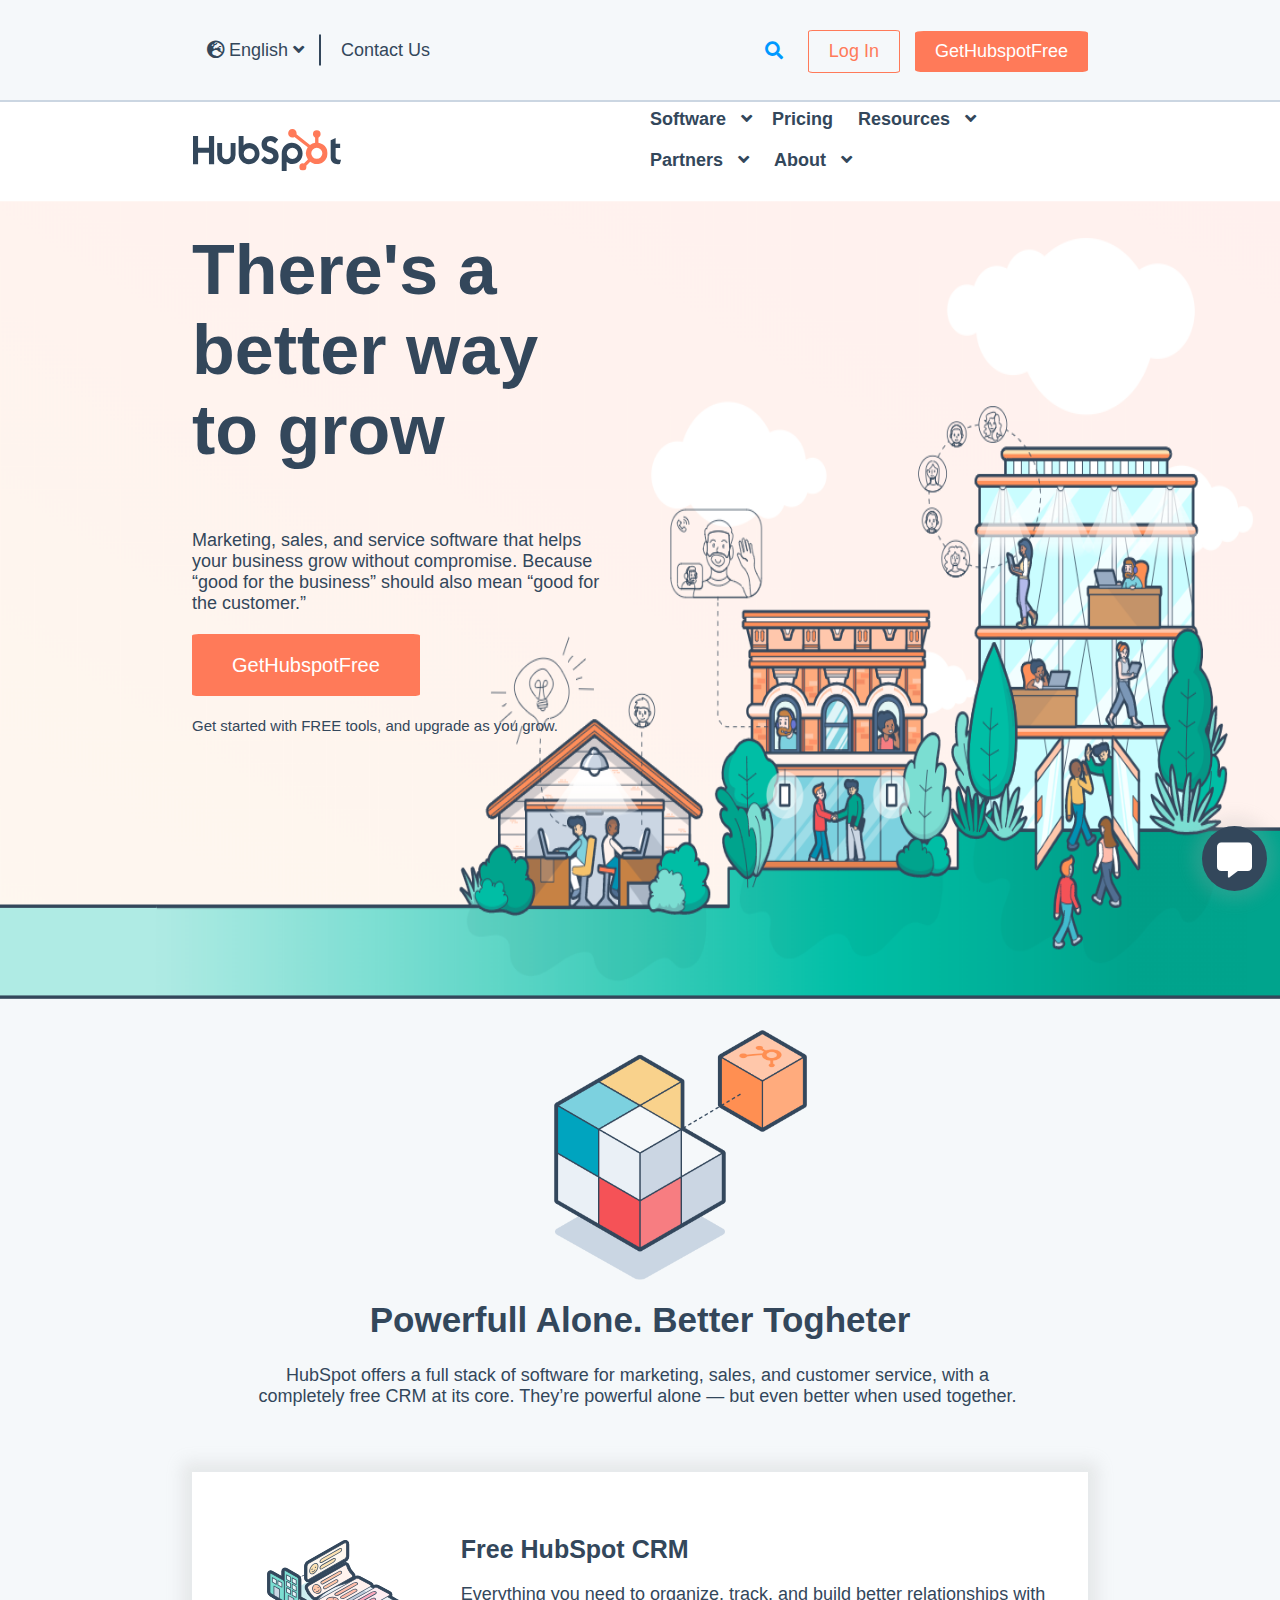
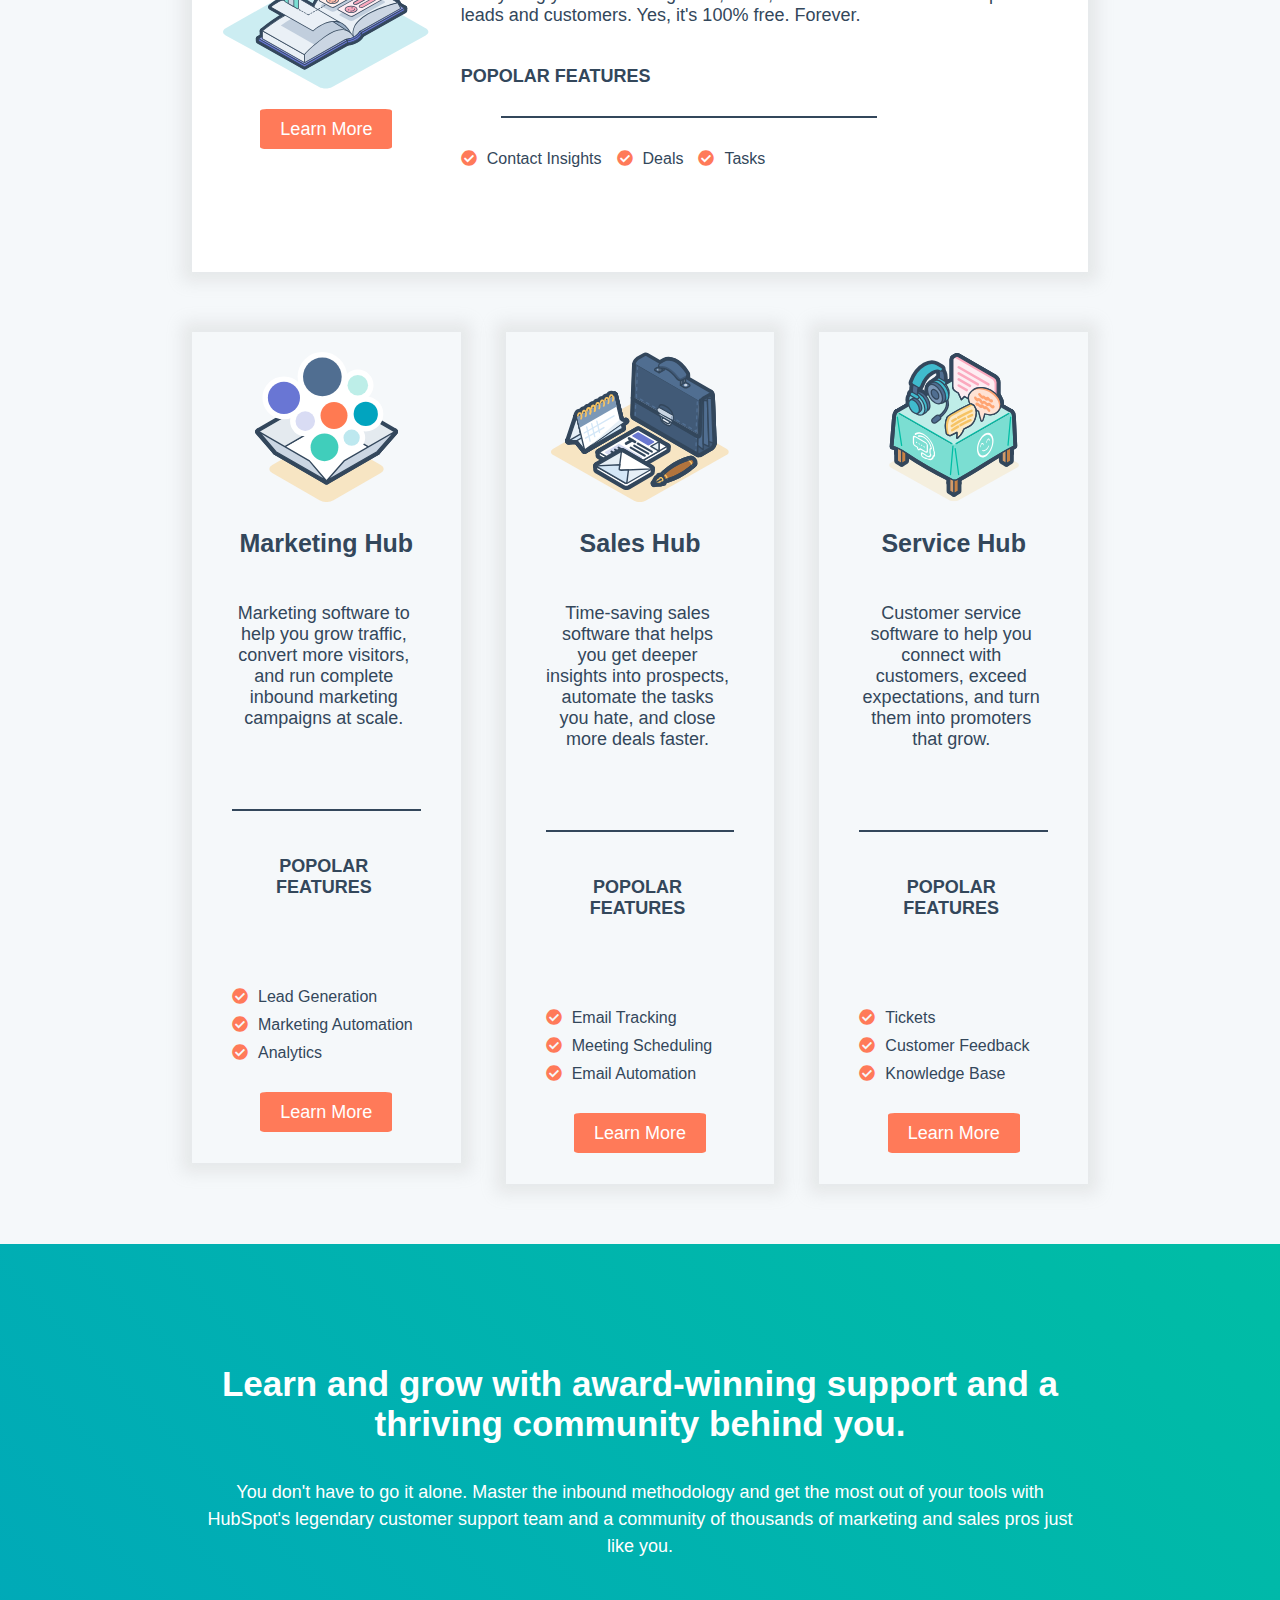
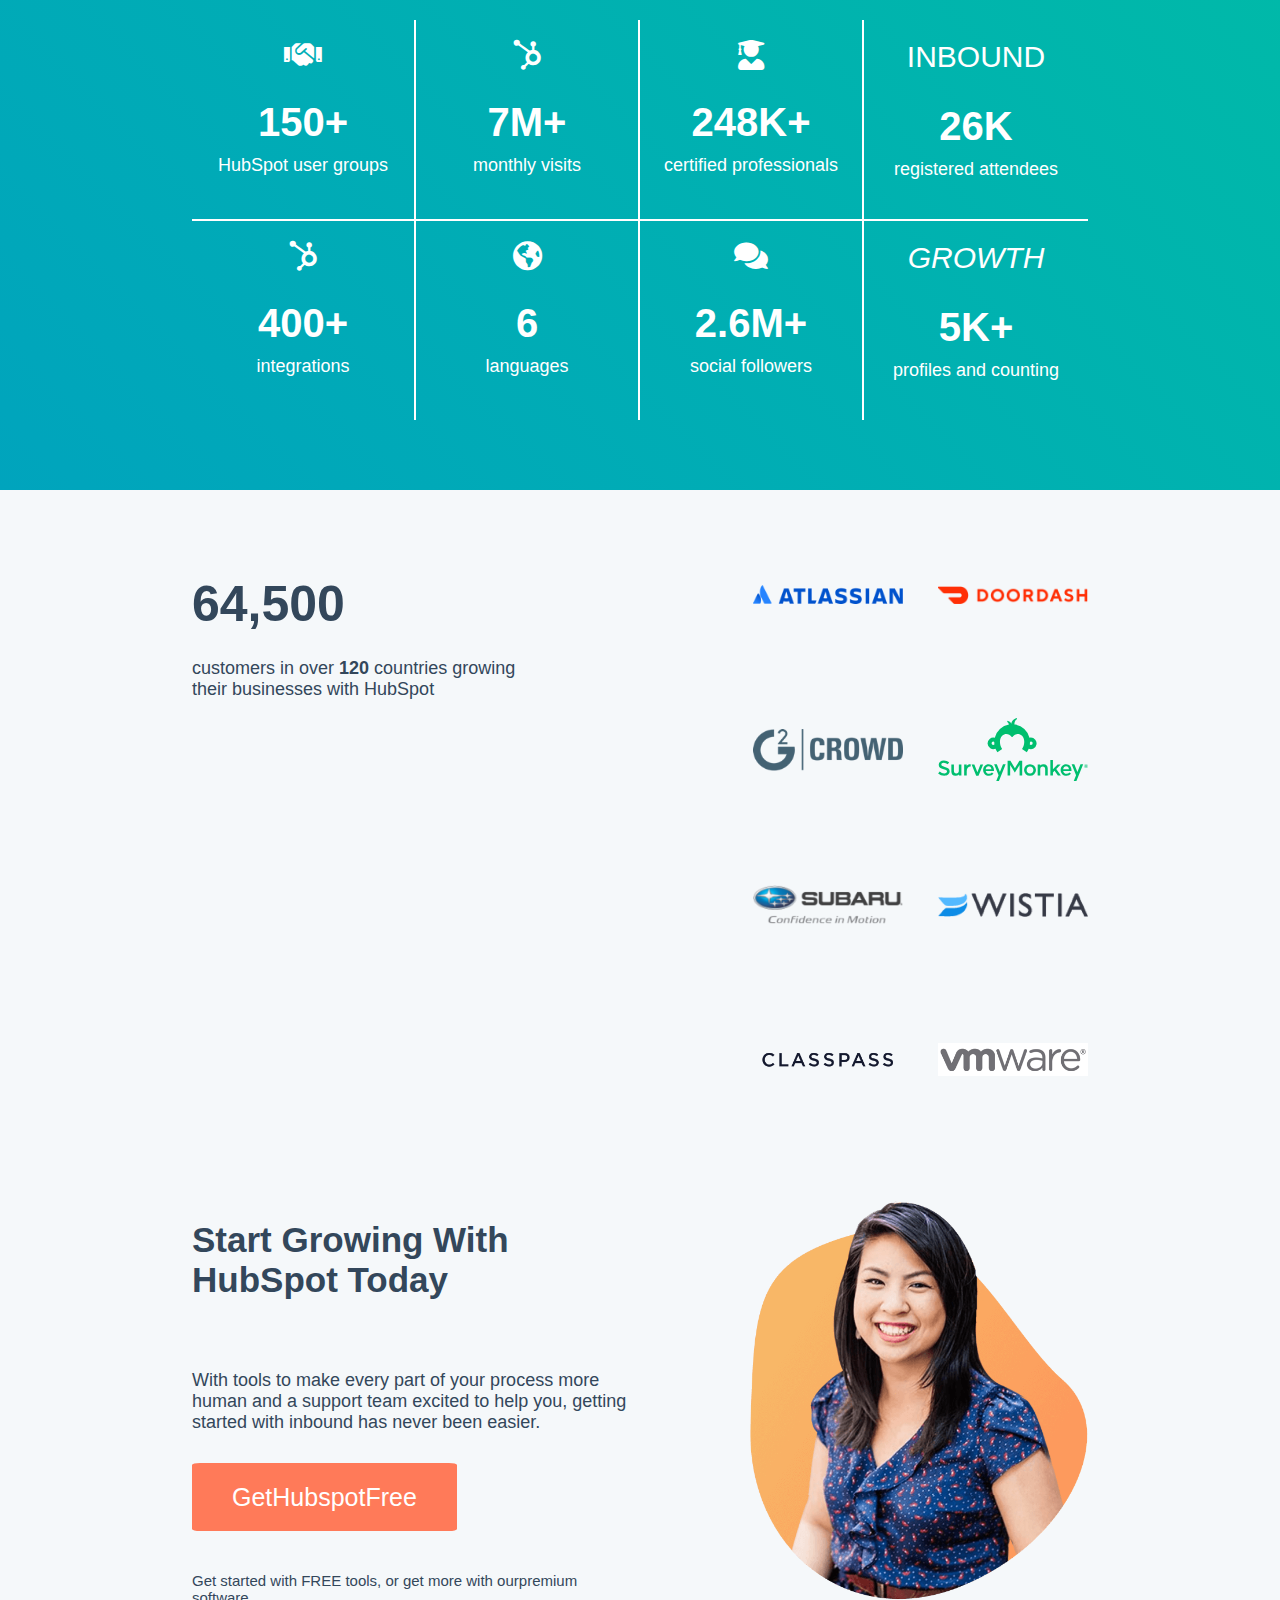
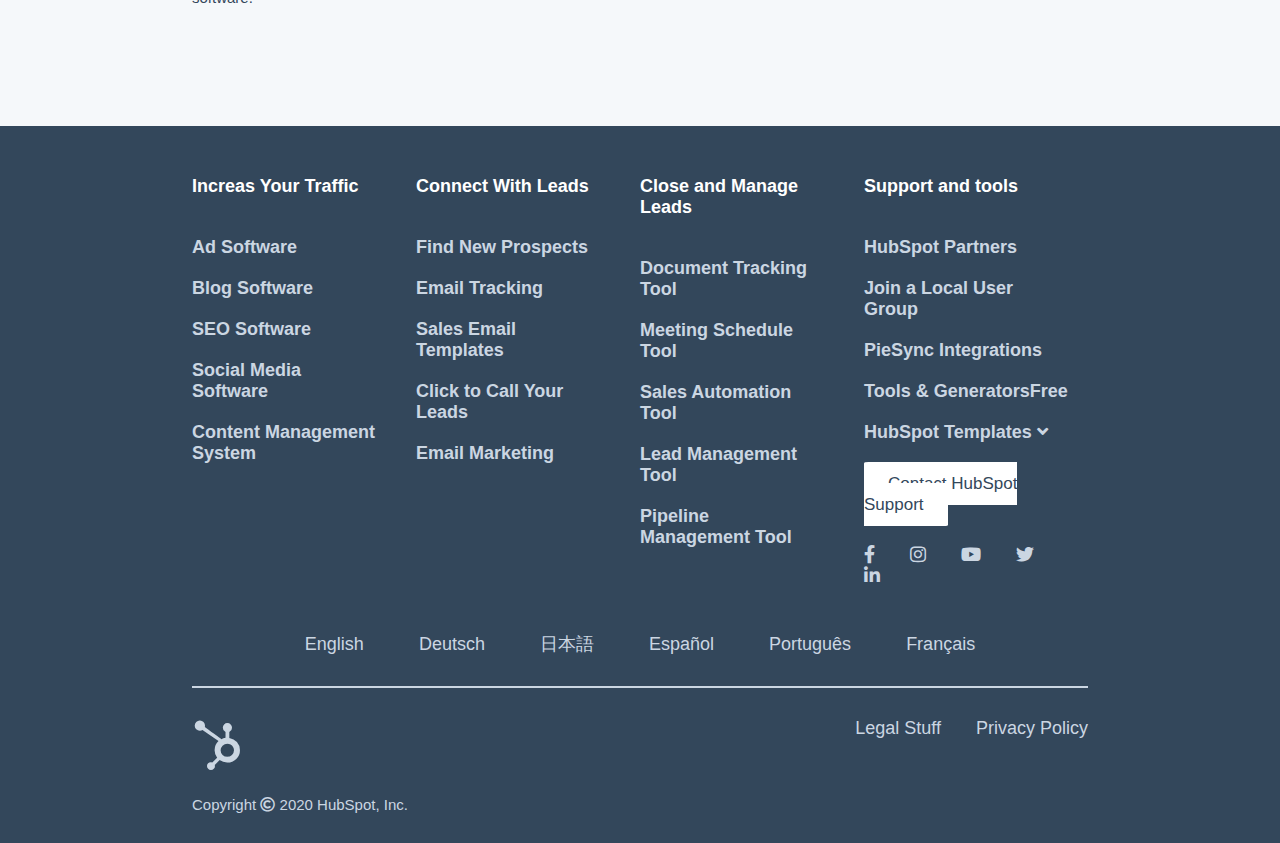
==== bonus/index.html @ 560651e9 "bonus" ====
<!DOCTYPE html>
<html lang="en" dir="ltr">

<head>
  <meta charset="utf-8">
  <title>Esercizio Hubspot Bonus</title>
  <link rel="stylesheet" href="css/style.css">
  <link rel="stylesheet" href="css/all.min.css">
</head>

<body>
  <header>
    <div class="h-container">
      <div class="h-navfix clearfix">
        <nav class="h-nav">
          <ul class="navsx centersx">
            <a class="hub-p" href="#">
              <li class="h-info">
                <i class="fas fa-globe-europe"></i>
                English
                <i class="fas fa-angle-down"></i>
                <ul>
                  <li>Deutsch</li>
                  <li>日本語</li>
                  <li>Español</li>
                  <li>Português</li>
                  <li>Français</li>
                </ul>
              </li>
              <li class="h-info">Contact Us</li>
            </a>
          </ul>
        </nav>
        <nav class="h-nav">
          <a href="#">
            <ul class="navdx centerdx">
              <li class="login">
                <li>
                  <i class="fas fa-search"></i>
                </li>
                <li class="log-b">
                  Log In
                </li>
              </li>
              <li class="button">
                GetHubspotFree
              </li>
            </ul>
          </a>
        </nav>
      </div>
    </div>
    <div class="h-navbar clearfix">
      <div class="h-nav">
        <div class="navsx centersx">
          <div class="h-logo zoom"></div>
        </div>
      </div>
      <div class="h-nav">
        <div class="navdx centerdx">
          <nav>
            <a class="hub-p" href="#">
              <ul>
                <li class="navbar-item">
                  Software
                  <i class="fas fa-angle-down"></i>
                <li class="navbar-item">
                  Pricing
                </li>
                <li class="navbar-item">
                  Resources
                  <i class="fas fa-angle-down"></i>
                </li>
                <li class="navbar-item">
                  Partners
                  <i class="fas fa-angle-down"></i>
                  <div class="partners-hidden clearfix">
                    <div class="p-h">
                      <h6>Hire a Partner</h6>
                      <p>Find a partner in our global community of service providers who can help you.</p>
                    </div>
                    <div class="p-h">
                      <h6>Partner With Us</h6>
                      <p>Explore our sales, agency, and app partnership programs.</p>
                    </div>
                  </div>
                </li>
                <li class="navbar-item">
                  About
                  <i class="fas fa-angle-down"></i>
                  <div class="about-hidden clearfix">
                    <div class="a-h"><h6></h6>
                      <h6>Company</h6>
                      <p>About Us
                      Contact Us
                      Management Team
                      Board of Directors
                      Careers</p>
                    </div>
                    <div class="a-h">
                      <h6>News</h6>
                      HubSpot News
                      Press Resources
                      Speakers
                    </div>
                    <div class="a-h">
                      <h6>Investors</h6>
                      Investor Relations
                    </div>
                  </div>
                </li>
              </ul>
            </a>
          </nav>
        </div>

      </div>
    </div>
    <div class="jumbo clearfix">
      <div class="title">
        <h1>There's a better way to grow</h1>
        <p class="hub-p">
          Marketing, sales, and service software that helps your business grow without compromise. Because “good for the business” should also mean “good for the customer.”
        </p>
        <a class="button">
          GetHubspotFree
        </a>
        <p class="hub-p">
          Get started with FREE tools, and upgrade as you grow.
        </p>
      </div>
    </div>
  </header>

  <main>
    <section>
      <div class="first-sec">
        <div class="cube"></div>
        <h3>Powerfull Alone. Better Togheter</h3>
        <p class="hub-p">
          HubSpot offers a full stack of software for marketing, sales, and customer service, with a completely free CRM at its core. They’re powerful alone — but even better when used together.
        </p>
      </div>
    </section>
    <section>
      <div class="center-sec">
        <div class="shadow clearfix zoom">
          <div class="illustration">
            <div class="illustration-logo"></div>
            <div class="learnmore">
              <a class="button" href="#">Learn More</a>
            </div>
          </div>
          <div class="crm">
            <h5>Free HubSpot CRM</h5>
            <p class="hub-p">
              Everything you need to organize, track, and build better relationships with leads and customers. Yes, it's 100% free. Forever.
            </p>
            <p class="hub-p bold">POPOLAR FEATURES</p>
            <div class="division line"></div>
            <div class="hub-p">
              <span><i class="fas fa-check-circle"></i>Contact Insights</span>
              <span><i class="fas fa-check-circle"></i>Deals</span>
              <span><i class="fas fa-check-circle"></i>Tasks</span>
            </div>
          </div>
        </div>
      </div>
    </section>
    <section>
      <div class="center-sec">
        <div class="clearfix">
          <div class="shadow floating-sec zoom">
            <div id="marketing"></div>
            <h5>Marketing Hub</h5>
            <p class="hub-p">
              Marketing software to help you grow traffic, convert more visitors, and run complete inbound marketing campaigns at scale.
            </p>
            <div class="division"></div>
            <p class="hub-p bold">POPOLAR FEATURES</p>
            <p class="hub-p align-left"><i class="fas fa-check-circle"></i>Lead Generation</p>
            <p class="hub-p align-left"><i class="fas fa-check-circle"></i>Marketing Automation</p>
            <p class="hub-p align-left"><i class="fas fa-check-circle"></i>Analytics</p>
            <div class="learnmore">
              <a class="button" href="#">Learn More</a>
            </div>
          </div>
          <div class="middle shadow floating-sec zoom">
            <div id="sales"></div>
            <h5>Sales Hub</h5>
            <p class="hub-p">
              Time-saving sales software that helps you get deeper insights into prospects, automate the tasks you hate, and close more deals faster.
            </p>
            <div class="division"></div>
            <p class="hub-p bold">POPOLAR FEATURES</p>
            <p class="hub-p align-left"><i class="fas fa-check-circle"></i>Email Tracking</p>
            <p class="hub-p align-left"><i class="fas fa-check-circle"></i>Meeting Scheduling</p>
            <p class="hub-p align-left"><i class="fas fa-check-circle"></i>Email Automation</p>
            <div class="learnmore">
              <a class="button" href="#">Learn More</a>
            </div>
          </div>
          <div class="shadow floating-sec zoom">
            <div id="service"></div>
            <h5>Service Hub</h5>
            <p class="hub-p">
              Customer service software to help you connect with customers, exceed expectations, and turn them into promoters that grow.
            </p>
            <div class="division"></div>
            <p class="hub-p bold">POPOLAR FEATURES</p>
            <p class="hub-p align-left"><i class="fas fa-check-circle"></i>Tickets</p>
            <p class="hub-p align-left"><i class="fas fa-check-circle"></i>Customer Feedback</p>
            <p class="hub-p align-left"><i class="fas fa-check-circle"></i>Knowledge Base</p>
            <div class="learnmore">
              <a class="button" href="#">Learn More</a>
            </div>
          </div>
        </div>
      </div>
    </section>
    <section>
      <div class="gradient">
        <div class="center-sec">
          <h3>Learn and grow with award-winning support and a thriving community behind you.</h3>
          <p class="hub-p">
            You don't have to go it alone. Master the inbound methodology and get the most out of your tools with HubSpot's legendary customer support team and a community of thousands of marketing and sales pros just like you.
          </p>
        </div>
        <div class="cell-center gradient-cell clearfix">
          <div class="gradient-float border-bottom border-right">
            <i class="icon-cell fas fa-handshake"></i>
            <div class="number-cell">150+</div>
            <p class="p-cell">HubSpot user groups</p>
          </div>
          <div class="gradient-float border-bottom border-right">
            <i class="icon-cell fab fa-hubspot"></i>
            <div class="number-cell">7M+</div>
            <p class="p-cell">monthly visits</p>
          </div>
          <div class="gradient-float border-bottom border-right">
            <i class="icon-cell fas fa-user-graduate"></i>
            <div class="number-cell">248K+</div>
            <p class="p-cell">certified professionals</p>
          </div>
          <div class="gradient-float border-bottom">
            <div class="icon-cell">INBOUND</div>
            <div class="number-cell">26K</div>
            <p class="p-cell">registered attendees</p>
          </div>
        </div>
        <div class="cell-center gradient-cell clearfix">
          <div class="gradient-float border-top border-right">
            <i class="icon-cell fab fa-hubspot"></i>
            <div class="number-cell">400+</div>
            <p class="p-cell">integrations</p>
          </div>
          <div class="gradient-float border-top border-right">
            <i class="icon-cell fas fa-globe-americas"></i>
            <div class="number-cell">6</div>
            <p class="p-cell">languages</p>
          </div>
          <div class="gradient-float border-top border-right">
            <i class="icon-cell fas fa-comments"></i>
            <div class="number-cell">2.6M+</div>
            <p class="p-cell">social followers</p>
          </div>
          <div class="gradient-float border-top">
            <div class="icon-cell">
              <em>GROWTH</em>
            </div>
            <div class="number-cell">5K+</div>
            <p class="p-cell">profiles and counting</p>
          </div>
        </div>
    </section>
    <section>
      <div class="center-sec">
        <div class="clearfix">
          <div class="customers">
            <div class="customers-number">64,500</div>
            <p class="hub-p">
              customers in over <strong>120</strong> countries growing their businesses with HubSpot
            </p>
          </div>
          <div class="brands">
            <div id="atlassian" class="logo-brand"></div>
            <div id="doordash" class="logo-brand"></div>
            <div id="crowd" class="logo-brand"></div>
            <div id="monkey" class="logo-brand"></div>
            <div id="subaru" class="logo-brand"></div>
            <div id="wistia" class="logo-brand"></div>
            <div id="classpass" class="logo-brand"></div>
            <div id="vmware" class="logo-brand"></div>
          </div>
        </div>
      </div>
    </section>
    <section>
      <div class="center-sec">
        <div class="second-growing clearfix">
          <div class="start-growing">
            <h3>Start Growing With HubSpot Today</h3>
            <p class="hub-p">
              With tools to make every part of your process more human and a support team excited to help you, getting started with inbound has never been easier.
            </p>
            <a class="button">
              GetHubspotFree
            </a>
            <p class="hub-p">
              Get started with FREE tools, or get more with ourpremium software.
            </p>
          </div>
          <div class="woman">
            <div id="smiling-person"></div>
          </div>
        </div>
      </div>
    </section>
  </main>

  <footer>
    <div class="center-sec">
      <nav class="f-fix clearfix">
        <div class="f-nav">
          <p class="bold hub-p">Increas Your Traffic</p>
          <nav>
            <ul class="f-list">
              <li>
                <a class="f-item" href="#">Ad Software</a></li>
              <li>
                <a class="f-item" href="#">Blog Software</a>
              </li>
              <li>
                <a class="f-item" href="#">SEO Software</a>
              </li>
              <li>
                <a class="f-item" href="#">Social Media Software</a>
              </li>
              <li>
                <a class="f-item" href="#">Content Management System</a>
              </li>
            </ul>
          </nav>
        </div>
        <div class="f-nav">
          <p class="bold hub-p">Connect With Leads</p>
          <nav>
            <ul class="f-list">
              <li>
                <a class="f-item" href="#">Find New Prospects</a>
              </li>
              <li>
                <a class="f-item" href="#">Email Tracking</a>
              </li>
              <li>
                <a class="f-item" href="#">Sales Email Templates</a>
              </li>
              <li>
                <a class="f-item" href="#">Click to Call Your Leads
                </a>
              </li>
              <li>
                <a class="f-item" href="#">Email Marketing</a>
              </li>
            </ul>
          </nav>
        </div>
        <div class="f-nav">
          <p class="bold hub-p">Close and Manage Leads</p>
          <nav>
            <ul class="f-list">
              <li>
                <a class="f-item" href="#">Document Tracking Tool</a>
              </li>
              <li>
                <a class="f-item" href="#">Meeting Schedule Tool</a>
              </li>
              <li>
                <a class="f-item" href="#">Sales Automation Tool</a>
              </li>
              <li>
                <a class="f-item" href="#">Lead Management Tool</a>
              </li>
              <li>
                <a class="f-item" href="#">Pipeline Management Tool</a>
              </li>
            </ul>
          </nav>
        </div>
        <div class="f-nav">
          <p class="bold hub-p">Support and tools</p>
          <nav>
            <ul class="f-list">
              <li>
                <a class="f-item" href="#">HubSpot Partners</a>
              </li>
              <li>
                <a class="f-item" href="#">Join a Local User Group</a>
              </li>
              <li>
                <a class="f-item" href="#">PieSync Integrations</a>
              </li>
              <li>
                <a class="f-item" href="#">Tools & GeneratorsFree</a>
              </li>
              <li>
                <a class="f-item" href="#">
                  HubSpot Templates
                  <i class="fas fa-angle-down"></i>
                  <div class="footer-btn"><a class="contact" href="#">Contact HubSpot Support</a></div>
                  <div class="footer-icon">
                    <i class="fab fa-facebook-f"></i>
                    <i class="fab fa-instagram"></i>
                    <i class="fab fa-youtube"></i>
                    <i class="fab fa-twitter"></i>
                    <i class="fab fa-linkedin-in"></i>
                  </div>
                </a>
              </li>
            </ul>
          </nav>
        </div>


      </nav>
      <div class="f-sec">
        <span>
          <a class="f-lenguage" href="#">English</a>
        </span>
        <span>
          <a class="f-lenguage" href="#">Deutsch</a>
        </span>
        <span>
          <a class="f-lenguage" href="#">日本語</a>
        </span>
        <span>
          <a class="f-lenguage" href="#">Español</a>
        </span>
        <span>
          <a class="f-lenguage" href="#">Português</a>
        </span>
        <span>
          <a class="f-lenguage" href="#">Français</a>
        </span>
      </div>
      <div class="f-info clearfix">
        <div class="f-logo">
          <i class="fab fa-hubspot"></i>
        </div>
        <div class="privacy">
          <span>
            <a class="privacy-link" href="#">Legal Stuff</a>
          </span>
          <span>
            <a class="privacy-link" href="#">Privacy Policy</a>
          </span>
        </div>
      </div>
      <div class="copyright">
        Copyright <i class="far fa-copyright"></i> 2020 HubSpot, Inc.
      </div>
    </div>
  </footer>
  <div class="message-fix shadow zoom">
    <i class="fas fa-comment-alt"></i>
  </div>
</body>

</html>
---- bonus/css/style.css ----
/* B O N U S */

* {
  box-sizing: border-box;
  margin: 0;
  padding: 0;
}

body {
  font-family: sans-serif;
  font-size: 18px;
}

.centerdx {
  padding: 0 30% 0 0;
}

.centersx {
  padding: 0 0 0 30%;
}

a {
  text-decoration: none;
}

.h-container {
  height: 100px;
}

.h-navfix {
  position: fixed;
  width: 100%;
  border-bottom: 2px solid rgb(203, 214, 226);
  background-color: rgb(245, 248, 250);
  z-index: 99;
}

.clearfix::after {
  content: "";
  display: table;
  clear: both;
}

.h-nav {
  float: left;
  width: 50%;
  min-height: 100px;
  position: relative;
}

.navsx {
  position: absolute;
  top: 50%;
  left: 0;
  transform: translate(0, -50%);
}

.h-info {
  border-right: 2px solid rgb(51, 71, 91);
  padding: 5px 15px;
  position: relative;
}

.h-info>ul {
  display: none;
  position: absolute;
  background-color: #fff;
  margin-top: 8px;
  text-align: center;
  padding: 10px;
  border: 2px solid rgb(203, 214, 226);

}

.h-info:hover>ul {
  display: block;
}

.h-info ul li {
  display: block;
  padding: 10px;
  transition: color 0.2s;
}

.h-info ul li:hover{
  color: rgb(255, 122, 89);
}

.h-info:last-child {
  border: none;
}

.h-info:hover {
  text-decoration: underline;
  text-decoration-color: rgb(255, 122, 89);
}

li {
  display: inline-block;
}

/* inizio navdx */

.navdx {
  position: absolute;
  top: 50%;
  right: 0;
  transform: translate(0, -50%);
}

.login {
  padding: 5px;
}

.log-b {
  background-color: transparent;
  border: 1px solid rgb(255, 122, 89);
  color: rgb(255, 122, 89);
  padding: 10px 20px;
  border-radius: 5%;
  font-weight: 400;
  transition: background-color 0.5s;
  margin-right: 10px;
}

.log-b:hover {
  background-color: rgba(255, 122, 89, 0.2);
}

.fa-search {
  color: rgb(0, 153, 255);
  padding: 20px;
}

.button {
  color: #fff;
  padding: 10px 20px;
  background-color: rgb(255, 122, 89);
  border-radius: 5%;
  text-decoration: none;
  font-weight: 500;
  transition: opacity 0.5s;
}

.button:hover {
  opacity: 0.5;
  cursor: pointer;
}

/* inizio navbar */

.h-logo {
  background-image: url(../img/logo.svg);
  background-repeat: no-repeat;
  background-size: contain;
  background-position: center;
  width: 150px;
  height: 150px;
}

.h-logo:hover {
  cursor: pointer;
}

ul {
  list-style: none;
}

.navbar-item {
  display: inline-block;
  padding: 10px;
  font-weight: 600;
  position: relative;
}

.navbar-item:hover {
  text-decoration: underline;
  text-decoration-color: rgb(255, 122, 89);
}

.navbar-item>.fas {
  margin-left: 10px;
}

.navbar-item>.partners-hidden {
  display: none;
  position: absolute;
  left: 50;
  right: 0;
  background-color: #fff;
  margin-top: 10px;
  padding: 20px;
  border: 2px solid rgb(203, 214, 226);
  width: 600px;
}

.navbar-item:hover>.partners-hidden {
  display: block;
}

.p-h {
  float: left;
  text-align:left;
  width: 50%;
  font-size: 15px;
  font-weight: 200;
  padding: 10px;
}

.p-h:hover {
  background-color: rgba(153, 235, 255, 0.3);
}

h6 {
  font-size: 18px;
  font-weight: bold;
  padding: 0 0 10px 0;
}

.about-hidden {
  display: none;
  position: absolute;
  left: 50;
  right: 0;
  background-color: #fff;
  margin-top: 10px;
  padding: 20px;
  border: 2px solid rgb(203, 214, 226);
  width: 600px;
}

.navbar-item:hover>.about-hidden {
  display: block;
}

.a-h {
  float: left;
  text-align:left;
  width: calc(100%/3);
  font-size: 15px;
  font-weight: 200;
  padding: 10px;
}

.a-h:hover {
  background-color: rgba(153, 235, 255, 0.3);
}

/* inizio jumbo */

.jumbo {
  background-image: url(../img/jumbotron.png);
  background-position: right bottom;
  background-repeat: no-repeat;
  background-size: 100% 100%;
  min-height: 800px;
}

.title {
  float: left;
  width: 50%;
  padding-left: 15%;
}

h1 {
  padding: 30px 30px 30px 0;
  font-size: 70px;
  font-weight: 600;
  color: rgb(51, 71, 91);
}

.title>.button {
  padding: 20px 40px;
  border-radius: 3%;
  font-weight: 500;
  font-size: 20px;
}

.title>.hub-p {
  padding: 30px 30px 40px 0;
}

.title>.hub-p:last-child {
  font-size: 15px;
  padding: 40px 30px 30px 0;
}

/* inizio main */
main {
  background-color: rgb(245, 248, 250);
}

.zoom {
  transition: transform 0.3s ease 0.1s;
}

.zoom:hover {
  transform: scale(1.1);
}

/* inizio prima sezione cube */
.first-sec {
  padding: 30px 20%;
  text-align: center;
}

.cube {
  background-image: url(../img/cube.png);
  background-position: center;
  background-repeat: no-repeat;
  background-size: contain;
  min-height: 250px;
}

h3 {
  padding: 20px 20px;
  font-size: 35px;
  font-weight: 600;
  color: rgb(51, 71, 91);
}

.hub-p {
  padding: 5px 5px 5px 0;
  color: rgb(51, 71, 91);
  letter-spacing: 0.1;
}

/* inizio seconda sezione CRM */
.center-sec {
  padding: 30px 15%;
}

.shadow {
  box-shadow: 0px 0px 15px 10px rgba(170, 170, 170, 0.2);
}

.illustration {
  float: left;
  width: 30%;
  background-color: #fff;
  height: 400px;
  text-align: center;
}

.illustration-logo {
  background-image: url(../img/CRM-Illustration.svg);
  background-position: center;
  background-repeat: no-repeat;
  background-size: contain;
  min-height: 150px;
  margin-top: 25%;
}

.learnmore {
  padding-top: 30px;
}

.crm {
  float: left;
  width: 70%;
  background-color: #fff;
  height: 400px;
}

h5 {
  padding: 10% 0 0 0;
  font-size: 25px;
  font-weight: 600;
  color: rgb(51, 71, 91);
}

.crm>.hub-p {
  padding: 20px 0;
}

.bold {
  font-weight: 600;
  display: inline-block;
}

.crm>.line {
  display: inline-block;
  width: 60%;
  margin: 5px 40px;
}

.crm>.hub-p:last-child {
  padding-bottom: 0;
}

.hub-p>span {
  font-size: 16px;
  padding-right: 10px;
}

.fa-check-circle {
  color: rgb(255, 122, 89);
  padding-right: 10px;
}

/* inizio terza sezione */
.floating-sec {
  float: left;
  width: calc(100%/3 - 30px);
  text-align: center;
}

.floating-sec:last-child {
  float: right;
}

#marketing {
  background-image: url(../img/Marketing-Hub-Free.svg);
  background-position: center;
  background-repeat: no-repeat;
  background-size: contain;
  min-height: 150px;
  margin-top: 20px;
}

#sales {
  background-image: url(../img/Sales-Professional-Illustration.svg);
  background-position: center;
  background-repeat: no-repeat;
  background-size: contain;
  min-height: 150px;
  margin-top: 20px;
}

.middle {
  margin: 0 30px 0 45px;
}

#service {
  background-image: url(../img/Service-Hub-Illustration.svg);
  background-position: center;
  background-repeat: no-repeat;
  background-size: contain;
  min-height: 150px;
  margin-top: 20px;
}

.floating-sec>.hub-p {
  margin: 40px;
  padding-bottom: 40px;
}

.division {
  border: 1px solid rgb(51, 71, 91);
  margin: 0 40px;
}

.floating-sec>.align-left {
  text-align: left;
  padding: 0;
  margin: 10px 40px;
  font-size: 16px;
}

.floating-sec>.learnmore {
  padding: 30px 0 40px 0;
}

/* inizio quarta sezione */
.gradient {
  margin-top: 30px;
  padding: 70px 0;
  width: 100%;
  min-height: 800px;
  background-image: linear-gradient(45deg, #00a4bd, #00bda5);
  text-align: center;
}

.center-sec>h3 {
  color: #fff;
}

.center-sec>.hub-p {
  color: #fff;
  padding: 15px 15px 30px 15px;
  line-height: 150%;
}

.cell-center {
  padding: 0 15%;
}

.gradient-float {
  float: left;
  height: 200px;
  width: 25%;
  text-align: center;
}

.cell-center .gradient-cell>.no-border {
  border-right: none;
}

.border-bottom {
  border-bottom: 1px solid #fff;
}

.border-top {
  border-top: 1px solid #fff;
}

.border-right {
  border-right: 2px solid #fff;
}

.icon-cell {
  color: #fff;
  font-size: 30px;
  padding: 20px 0;
}

.number-cell {
  color: #fff;
  font-size: 40px;
  padding: 10px 0;
  font-weight: 600;
}

.p-cell {
  color: #fff;
  font-weight: 500;
}

/* inizio quinta sezione */

.customers {
  float: left;
  width: 40%;
  text-align: left;
  padding-top: 35px;
}

.customers-number {
  color: rgb(51, 71, 91);
  font-size: 50px;
  font-weight: 600;
  padding: 20px 0;
}

.brands {
  float: right;
  width: 60%;
  text-align: right;
}

#atlassian {
  background-image: url(../img/Atlassian.webp);
}

#doordash {
  background-image: url(../img/doordash.webp);
}

#crowd {
  background-image: url(../img/g2crowd.webp);
}

#monkey {
  background-image: url(../img/monkey.svg);
}

#subaru {
  background-image: url(../img/Subaru.webp);
}

#wistia {
  background-image: url(../img/Wistia.webp);
}

#classpass {
  background-image: url(../img/Classpass.webp);
}

#vmware {
  background-image: url(../img/VMware.webp);
}

.logo-brand {
  background-position: center;
  background-repeat: no-repeat;
  background-size: contain;
  height: 150px;
  width: 150px;
  display: inline-block;
  margin-left: 30px;
}

/* inizio sesta sezione */
.second-growing {
  padding-bottom: 60px;
}

.start-growing {
  float: left;
  width: 50%;
  text-align: left;
}

.woman {
  float: right;
  width: 50%;
  text-align: right;
}

.start-growing>h3 {
  padding-left: 0;
}

.start-growing>.hub-p {
  padding: 50px 0;
}

.start-growing>.button {
  padding: 20px 40px;
  border-radius: 3%;
  font-weight: 500;
  font-size: 25px;
}

.start-growing>.hub-p:last-child {
  font-size: 15px;
  padding: 60px 30px 30px 0;
}

#smiling-person {
  background-image: url(../img/woman.webp);
  background-position: right center;
  background-repeat: no-repeat;
  background-size: contain;
  height: 400px;
}

/* inizio footer */
footer {
  background-color: rgb(51, 71, 91);
}

.f-nav {
  float: left;
  width: calc(100%/4 - 20px);
  padding-right: 20px;
  padding-top: 20px;
  margin-left: 20px;
}

.f-nav:first-child {
  margin-left: 0;
}

.f-nav:last-child {
  padding-right: 0;
}

.f-list>li {
  display: block;
  padding-top: 20px;
}

.f-nav>.hub-p {
  color: #fff;
  padding: 0 0 20px 0;
}

.f-item {
  color: #cbd6e2;
  font-weight: bold;
  font-size: 18px;
}

li>.f-item:hover {
  color: rgb(153, 235, 255);
  text-decoration: underline;
  text-decoration-color: rgb(255, 122, 89);
}

.contact {
  background-color: #fff;
  color: rgb(51, 71, 91);
  padding: 12px 24px;
  font-size: 17px;
  border-radius: 3%;
}

.footer-btn {
  padding: 30px 0;
}

.footer-icon {
  color: #cbd6e2;
}

.footer-icon>.fab {
  padding-right: 30px;
}

.footer-icon>.fab:hover {
  cursor: pointer;
  color: rgb(153, 235, 255);
}

.f-sec {
  text-align: center;
  margin-top: 5%;
  border-bottom: 2px solid #cbd6e2;
  padding-bottom: 30px;
}

.f-lenguage {
  color: #cbd6e2;
  padding: 20px 25px;
}

.f-lenguage:hover {
  color: rgb(153, 235, 255);
  text-decoration: underline;
  text-decoration-color: rgb(255, 122, 89);
}

.f-logo {
  float: left;
  color: #cbd6e2;
  padding-top: 30px;
  width: 50%;
  text-align: left;
  font-size: 50px;
}

.f-logo>.fab:hover {
  cursor: pointer;
  color: rgb(153, 235, 255);
}

.privacy {
  float: right;
  color: #cbd6e2;
  padding-top: 30px;
  width: 50%;
  text-align: right;
}

.privacy>span {
  padding-left: 30px;
}

.privacy-link {
  color: #cbd6e2;
}

.privacy-link:hover {
  color: rgb(153, 235, 255);
}

.copyright {
  color: #cbd6e2;
  padding-top: 20px;
  text-align: left;
  font-size: 15px;
}

/* icona in fixed */
.message-fix {
  position: fixed;
  background-color: rgb(51, 71, 91);
  color: #fff;
  font-size: 35px;
  border-radius: 50%;
  padding: 15px 15px 10px 15px;
  bottom: 1%;
  right: 1%;
  transition: all 0.4s;
}

.message-fix:hover {
  cursor: pointer;
  background-color: rgb(255, 122, 89);
  color: #fff;
}
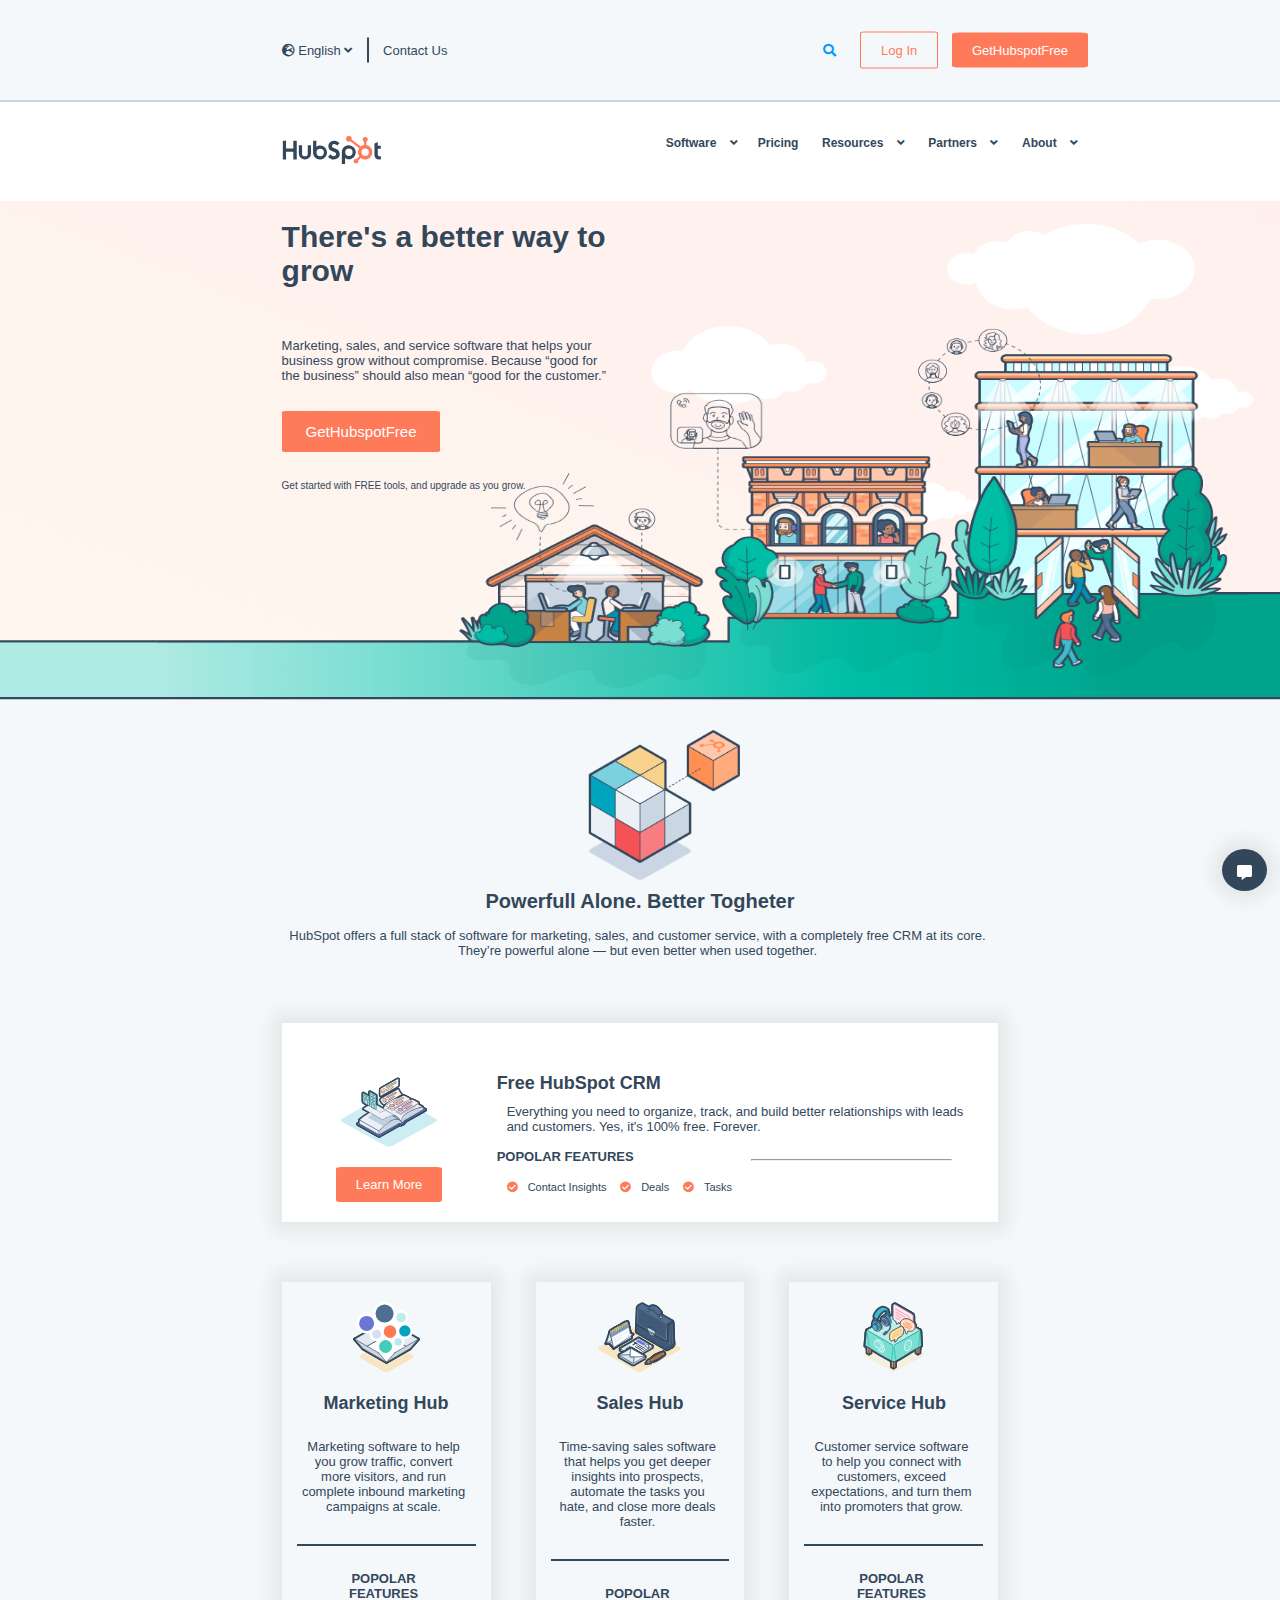
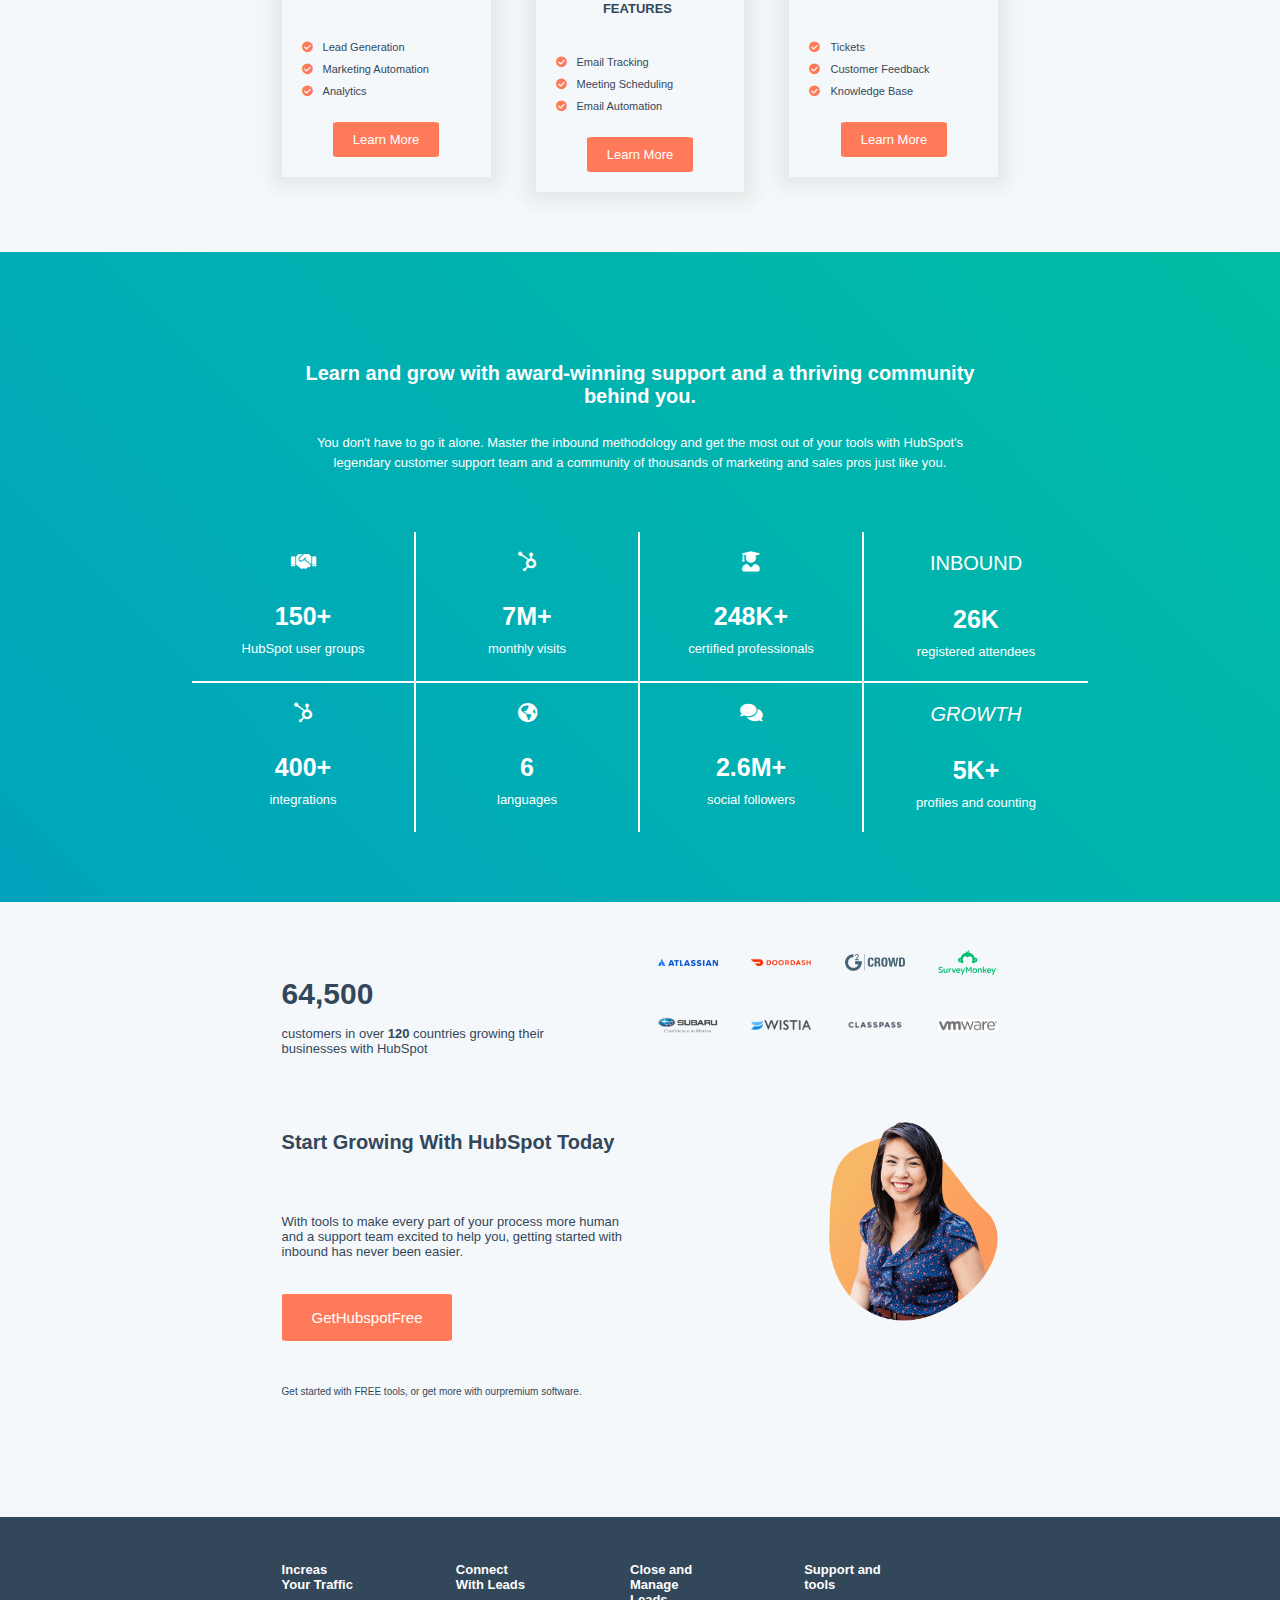
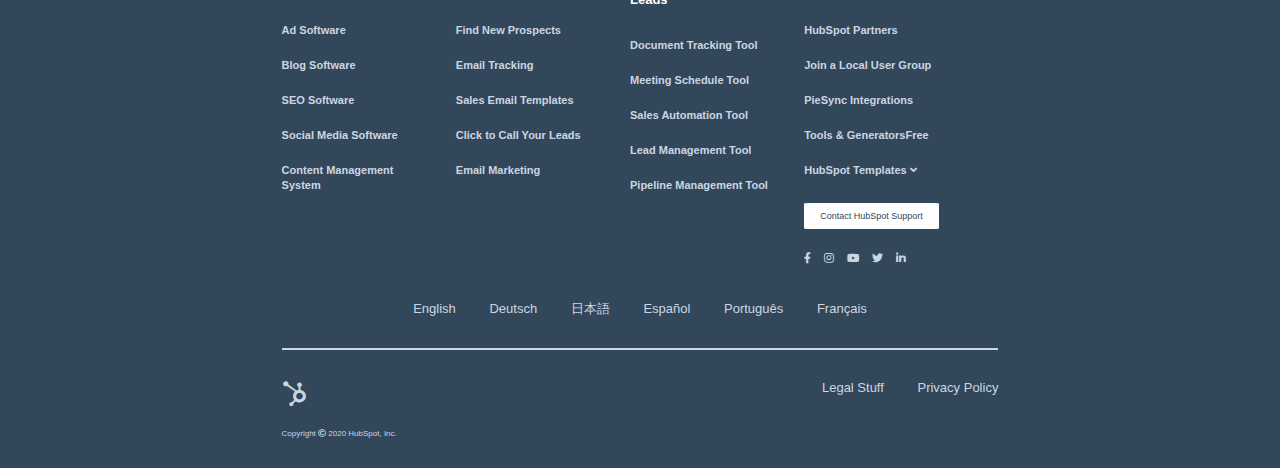
==== commit 92b50c11: "resize bonus!" ====
--- a/bonus/index.html
+++ b/bonus/index.html
@@ -31,7 +31,7 @@
             </a>
           </ul>
         </nav>
-        <nav class="h-nav">
+        <nav class="h-navdx">
           <a href="#">
             <ul class="navdx centerdx">
               <li class="login">
@@ -56,7 +56,7 @@
           <div class="h-logo zoom"></div>
         </div>
       </div>
-      <div class="h-nav">
+      <div class="h-navdx">
         <div class="navdx centerdx">
           <nav>
             <a class="hub-p" href="#">
@@ -89,19 +89,27 @@
                   About
                   <i class="fas fa-angle-down"></i>
                   <div class="about-hidden clearfix">
-                    <div class="a-h"><h6></h6>
+                    <div class="a-h">
                       <h6>Company</h6>
-                      <p>About Us
-                      Contact Us
-                      Management Team
-                      Board of Directors
-                      Careers</p>
+                      <nav>
+                        <ul>
+                          <li>About Us</li>
+                          <li>Contact Us</li>
+                          <li>Management Team</li>
+                          <li>Board of Directors</li>
+                          <li>Careers</li>
+                        </ul>
+                      </nav>
                     </div>
                     <div class="a-h">
                       <h6>News</h6>
-                      HubSpot News
-                      Press Resources
-                      Speakers
+                      <nav>
+                        <ul>
+                          <li>HubSpot News</li>
+                          <li>Press Resources</li>
+                          <li>Speakers</li>
+                        </ul>
+                      </nav>
                     </div>
                     <div class="a-h">
                       <h6>Investors</h6>
@@ -156,8 +164,10 @@
             <p class="hub-p">
               Everything you need to organize, track, and build better relationships with leads and customers. Yes, it's 100% free. Forever.
             </p>
-            <p class="hub-p bold">POPOLAR FEATURES</p>
-            <div class="division line"></div>
+            <div class="pupular">
+              <p class="hub-p bold">POPOLAR FEATURES</p>
+              <div class="division-line"> <hr> </div>
+            </div>
             <div class="hub-p">
               <span><i class="fas fa-check-circle"></i>Contact Insights</span>
               <span><i class="fas fa-check-circle"></i>Deals</span>
@@ -322,7 +332,7 @@
     <div class="center-sec">
       <nav class="f-fix clearfix">
         <div class="f-nav">
-          <p class="bold hub-p">Increas Your Traffic</p>
+          <h6 class="bold hub-p">Increas Your Traffic</h6>
           <nav>
             <ul class="f-list">
               <li>
@@ -343,7 +353,7 @@
           </nav>
         </div>
         <div class="f-nav">
-          <p class="bold hub-p">Connect With Leads</p>
+          <h6 class="bold hub-p">Connect With Leads</h6>
           <nav>
             <ul class="f-list">
               <li>
@@ -366,7 +376,7 @@
           </nav>
         </div>
         <div class="f-nav">
-          <p class="bold hub-p">Close and Manage Leads</p>
+          <h6 class="bold hub-p">Close and Manage Leads</h6>
           <nav>
             <ul class="f-list">
               <li>
@@ -388,7 +398,7 @@
           </nav>
         </div>
         <div class="f-nav">
-          <p class="bold hub-p">Support and tools</p>
+          <h6 class="bold hub-p">Support and tools</h6>
           <nav>
             <ul class="f-list">
               <li>
--- a/bonus/css/style.css
+++ b/bonus/css/style.css
@@ -8,15 +8,15 @@
 
 body {
   font-family: sans-serif;
-  font-size: 18px;
+  font-size: 13px;
 }
 
 .centerdx {
-  padding: 0 30% 0 0;
+  padding: 0 25% 0 0;
 }
 
 .centersx {
-  padding: 0 0 0 30%;
+  padding: 0 0 0 55%;
 }
 
 a {
@@ -43,7 +43,14 @@
 
 .h-nav {
   float: left;
-  width: 50%;
+  width: 40%;
+  min-height: 100px;
+  position: relative;
+}
+
+.h-navdx {
+  float: right;
+  width: 60%;
   min-height: 100px;
   position: relative;
 }
@@ -57,8 +64,12 @@
 
 .h-info {
   border-right: 2px solid rgb(51, 71, 91);
-  padding: 5px 15px;
+  padding: 5px 15px 5px 0;
   position: relative;
+}
+
+.h-info:last-child {
+  padding-left: 10px;
 }
 
 .h-info>ul {
@@ -154,8 +165,8 @@
   background-repeat: no-repeat;
   background-size: contain;
   background-position: center;
-  width: 150px;
-  height: 150px;
+  width: 100px;
+  height: 100px;
 }
 
 .h-logo:hover {
@@ -171,6 +182,7 @@
   padding: 10px;
   font-weight: 600;
   position: relative;
+  font-size: 12px;
 }
 
 .navbar-item:hover {
@@ -212,7 +224,7 @@
 }
 
 h6 {
-  font-size: 18px;
+  font-size: 13px;
   font-weight: bold;
   padding: 0 0 10px 0;
 }
@@ -242,7 +254,7 @@
   padding: 10px;
 }
 
-.a-h:hover {
+.a-h:hover ul li {
   background-color: rgba(153, 235, 255, 0.3);
 }
 
@@ -253,27 +265,26 @@
   background-position: right bottom;
   background-repeat: no-repeat;
   background-size: 100% 100%;
-  min-height: 800px;
+  min-height: 500px;
 }
 
 .title {
   float: left;
   width: 50%;
-  padding-left: 15%;
+  padding-left: 22%;
 }
 
 h1 {
-  padding: 30px 30px 30px 0;
-  font-size: 70px;
+  padding: 20px 20px 20px 0px;
+  font-size: 30px;
   font-weight: 600;
   color: rgb(51, 71, 91);
 }
 
 .title>.button {
-  padding: 20px 40px;
+  padding: 12px 24px;
   border-radius: 3%;
-  font-weight: 500;
-  font-size: 20px;
+  font-size: 15px;
 }
 
 .title>.hub-p {
@@ -281,7 +292,7 @@
 }
 
 .title>.hub-p:last-child {
-  font-size: 15px;
+  font-size: 10px;
   padding: 40px 30px 30px 0;
 }
 
@@ -300,7 +311,7 @@
 
 /* inizio prima sezione cube */
 .first-sec {
-  padding: 30px 20%;
+  padding: 30px 22%;
   text-align: center;
 }
 
@@ -309,12 +320,12 @@
   background-position: center;
   background-repeat: no-repeat;
   background-size: contain;
-  min-height: 250px;
+  min-height: 150px;
 }
 
 h3 {
-  padding: 20px 20px;
-  font-size: 35px;
+  padding: 10px 10px;
+  font-size: 20px;
   font-weight: 600;
   color: rgb(51, 71, 91);
 }
@@ -323,11 +334,12 @@
   padding: 5px 5px 5px 0;
   color: rgb(51, 71, 91);
   letter-spacing: 0.1;
+  font-size: 13px;
 }
 
 /* inizio seconda sezione CRM */
 .center-sec {
-  padding: 30px 15%;
+  padding: 30px 22%;
 }
 
 .shadow {
@@ -338,7 +350,6 @@
   float: left;
   width: 30%;
   background-color: #fff;
-  height: 400px;
   text-align: center;
 }
 
@@ -347,49 +358,48 @@
   background-position: center;
   background-repeat: no-repeat;
   background-size: contain;
-  min-height: 150px;
+  min-height: 70px;
   margin-top: 25%;
 }
 
 .learnmore {
-  padding-top: 30px;
+  padding: 30px 0;
 }
 
 .crm {
   float: left;
   width: 70%;
   background-color: #fff;
-  height: 400px;
 }
 
 h5 {
   padding: 10% 0 0 0;
-  font-size: 25px;
+  font-size: 18px;
   font-weight: 600;
   color: rgb(51, 71, 91);
 }
 
 .crm>.hub-p {
-  padding: 20px 0;
+  padding: 10px;
 }
 
 .bold {
   font-weight: 600;
   display: inline-block;
-}
-
-.crm>.line {
-  display: inline-block;
-  width: 60%;
-  margin: 5px 40px;
+  width: 50%;
+}
+
+.division-line {
+display: inline-block;
+width: 40%;
 }
 
 .crm>.hub-p:last-child {
-  padding-bottom: 0;
+  padding-bottom: 28px;
 }
 
 .hub-p>span {
-  font-size: 16px;
+  font-size: 11px;
   padding-right: 10px;
 }
 
@@ -414,7 +424,7 @@
   background-position: center;
   background-repeat: no-repeat;
   background-size: contain;
-  min-height: 150px;
+  min-height: 70px;
   margin-top: 20px;
 }
 
@@ -423,7 +433,7 @@
   background-position: center;
   background-repeat: no-repeat;
   background-size: contain;
-  min-height: 150px;
+  min-height: 70px;
   margin-top: 20px;
 }
 
@@ -436,29 +446,31 @@
   background-position: center;
   background-repeat: no-repeat;
   background-size: contain;
-  min-height: 150px;
+  min-height: 70px;
   margin-top: 20px;
 }
 
 .floating-sec>.hub-p {
-  margin: 40px;
-  padding-bottom: 40px;
+  margin: 20px;
+  padding-bottom: 10px;
 }
 
 .division {
   border: 1px solid rgb(51, 71, 91);
-  margin: 0 40px;
+  margin: 0 15px;
 }
 
 .floating-sec>.align-left {
   text-align: left;
   padding: 0;
-  margin: 10px 40px;
-  font-size: 16px;
-}
+  margin: 10px 20px;
+  font-size: 11px;
+}
+
+
 
 .floating-sec>.learnmore {
-  padding: 30px 0 40px 0;
+  padding: 25px 0 30px 0;
 }
 
 /* inizio quarta sezione */
@@ -466,7 +478,7 @@
   margin-top: 30px;
   padding: 70px 0;
   width: 100%;
-  min-height: 800px;
+  min-height: 500px;
   background-image: linear-gradient(45deg, #00a4bd, #00bda5);
   text-align: center;
 }
@@ -487,7 +499,7 @@
 
 .gradient-float {
   float: left;
-  height: 200px;
+  height: 150px;
   width: 25%;
   text-align: center;
 }
@@ -510,13 +522,13 @@
 
 .icon-cell {
   color: #fff;
-  font-size: 30px;
+  font-size: 20px;
   padding: 20px 0;
 }
 
 .number-cell {
   color: #fff;
-  font-size: 40px;
+  font-size: 25px;
   padding: 10px 0;
   font-weight: 600;
 }
@@ -537,9 +549,9 @@
 
 .customers-number {
   color: rgb(51, 71, 91);
-  font-size: 50px;
+  font-size: 30px;
   font-weight: 600;
-  padding: 20px 0;
+  padding: 10px 0;
 }
 
 .brands {
@@ -584,8 +596,8 @@
   background-position: center;
   background-repeat: no-repeat;
   background-size: contain;
-  height: 150px;
-  width: 150px;
+  height: 60px;
+  width: 60px;
   display: inline-block;
   margin-left: 30px;
 }
@@ -616,14 +628,13 @@
 }
 
 .start-growing>.button {
-  padding: 20px 40px;
+  padding: 15px 30px;
   border-radius: 3%;
-  font-weight: 500;
-  font-size: 25px;
+  font-size: 15px;
 }
 
 .start-growing>.hub-p:last-child {
-  font-size: 15px;
+  font-size: 10px;
   padding: 60px 30px 30px 0;
 }
 
@@ -632,7 +643,7 @@
   background-position: right center;
   background-repeat: no-repeat;
   background-size: contain;
-  height: 400px;
+  height: 200px;
 }
 
 /* inizio footer */
@@ -643,9 +654,9 @@
 .f-nav {
   float: left;
   width: calc(100%/4 - 20px);
-  padding-right: 20px;
-  padding-top: 20px;
-  margin-left: 20px;
+  padding-right: 15px;
+  padding-top: 15px;
+  margin-left: 15px;
 }
 
 .f-nav:first-child {
@@ -663,14 +674,15 @@
 
 .f-nav>.hub-p {
   color: #fff;
-  padding: 0 0 20px 0;
+  padding: 0 0 10px 0;
 }
 
 .f-item {
   color: #cbd6e2;
   font-weight: bold;
-  font-size: 18px;
-}
+  font-size: 11px;
+}
+
 
 li>.f-item:hover {
   color: rgb(153, 235, 255);
@@ -681,8 +693,8 @@
 .contact {
   background-color: #fff;
   color: rgb(51, 71, 91);
-  padding: 12px 24px;
-  font-size: 17px;
+  padding: 8px 16px;
+  font-size: 9px;
   border-radius: 3%;
 }
 
@@ -692,10 +704,11 @@
 
 .footer-icon {
   color: #cbd6e2;
+  font-size: 11px;
 }
 
 .footer-icon>.fab {
-  padding-right: 30px;
+  padding-right: 10px;
 }
 
 .footer-icon>.fab:hover {
@@ -712,7 +725,7 @@
 
 .f-lenguage {
   color: #cbd6e2;
-  padding: 20px 25px;
+  padding: 10px 15px;
 }
 
 .f-lenguage:hover {
@@ -727,7 +740,7 @@
   padding-top: 30px;
   width: 50%;
   text-align: left;
-  font-size: 50px;
+  font-size: 25px;
 }
 
 .f-logo>.fab:hover {
@@ -759,7 +772,7 @@
   color: #cbd6e2;
   padding-top: 20px;
   text-align: left;
-  font-size: 15px;
+  font-size: 8px;
 }
 
 /* icona in fixed */
@@ -767,7 +780,7 @@
   position: fixed;
   background-color: rgb(51, 71, 91);
   color: #fff;
-  font-size: 35px;
+  font-size: 15px;
   border-radius: 50%;
   padding: 15px 15px 10px 15px;
   bottom: 1%;
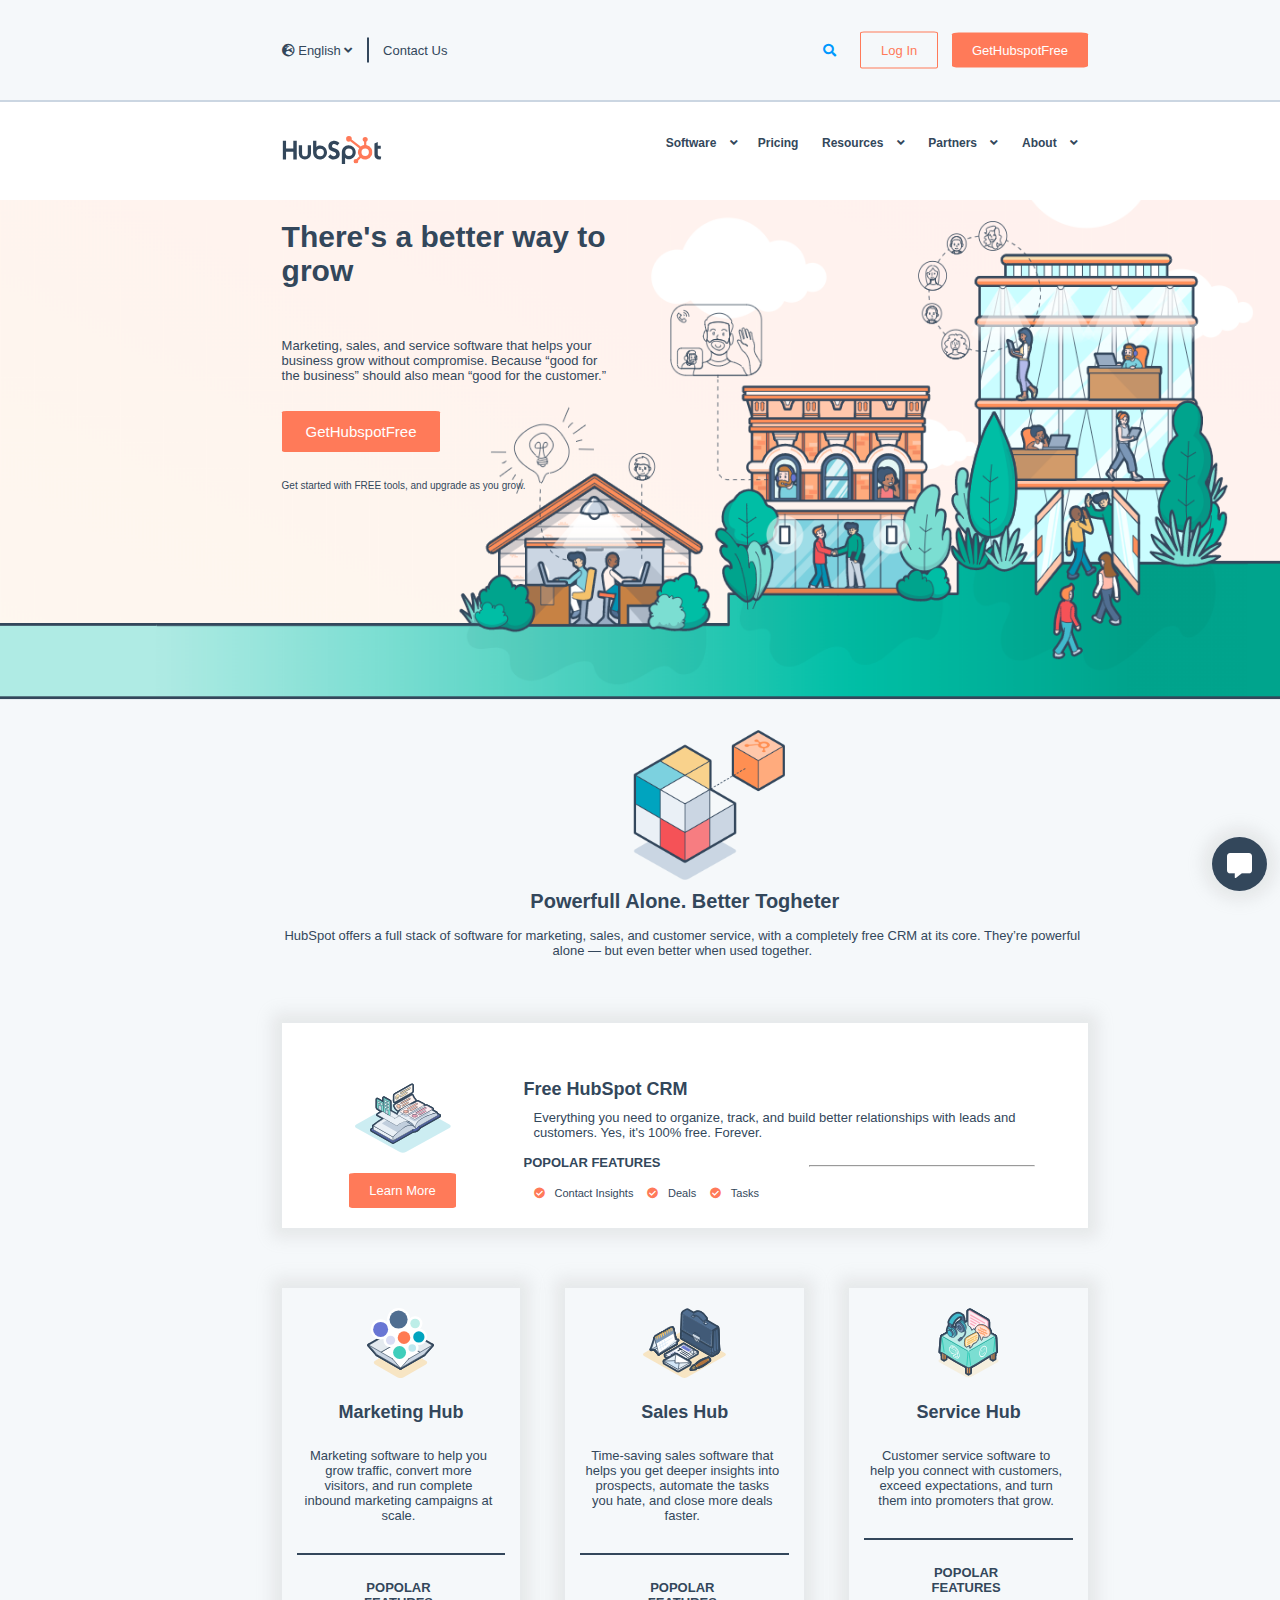
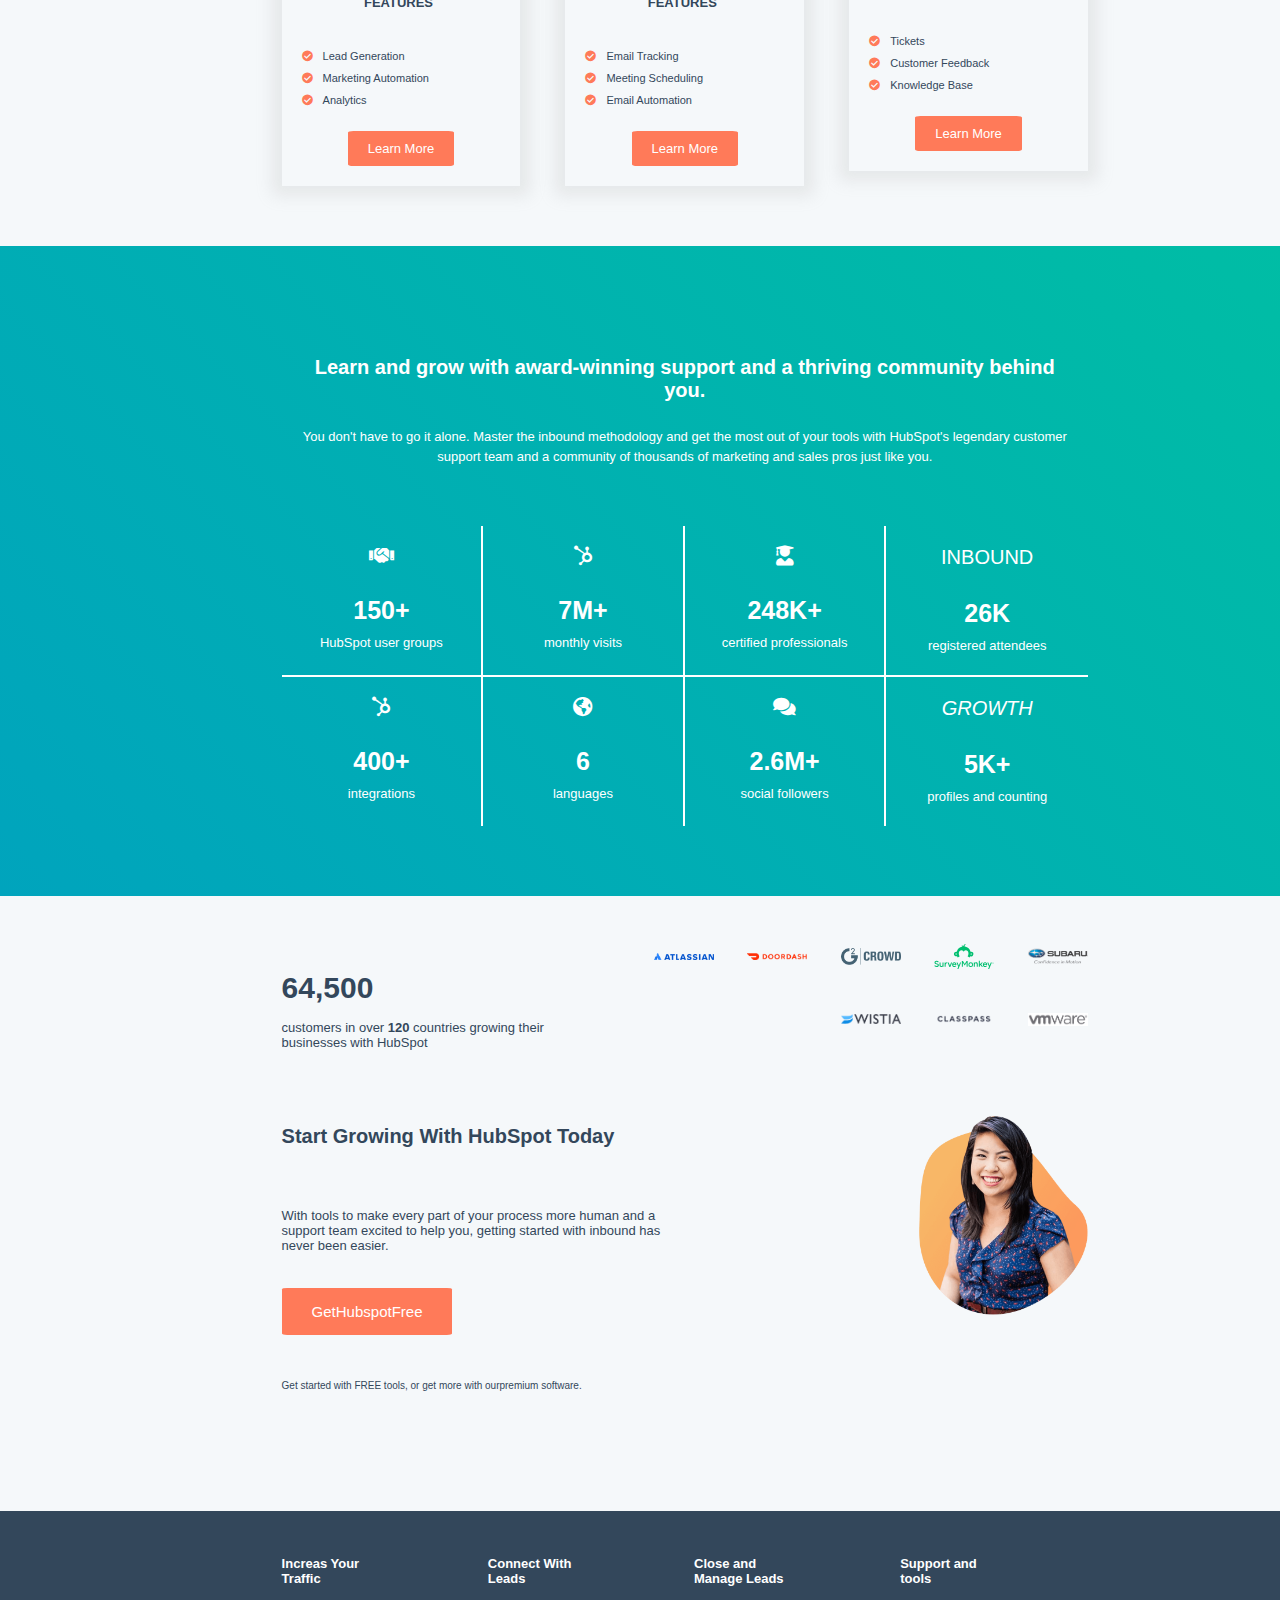
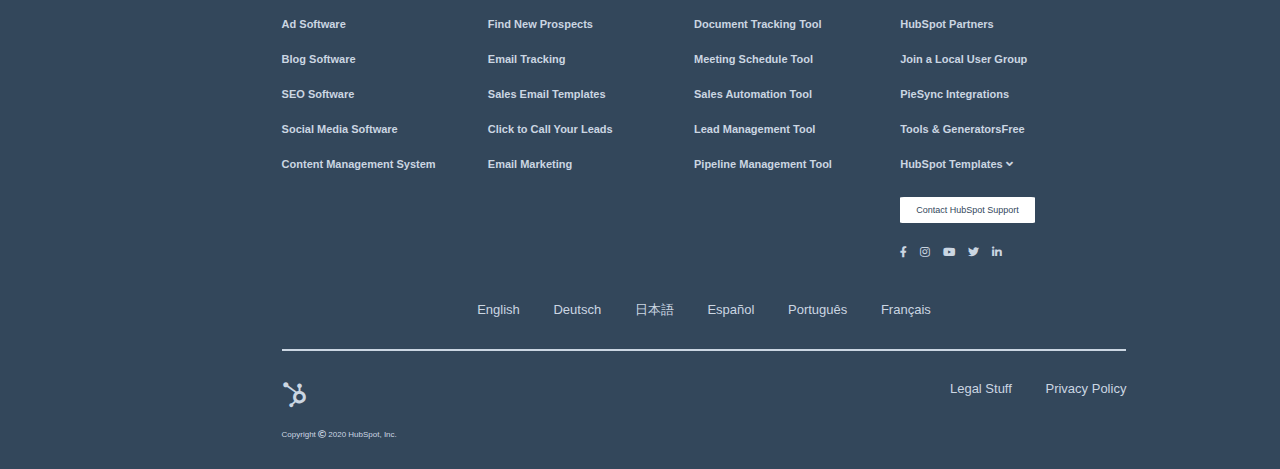
==== commit a0267e44: "resize bonus" ====
--- a/bonus/index.html
+++ b/bonus/index.html
@@ -236,7 +236,7 @@
             You don't have to go it alone. Master the inbound methodology and get the most out of your tools with HubSpot's legendary customer support team and a community of thousands of marketing and sales pros just like you.
           </p>
         </div>
-        <div class="cell-center gradient-cell clearfix">
+        <div class="cell-center clearfix">
           <div class="gradient-float border-bottom border-right">
             <i class="icon-cell fas fa-handshake"></i>
             <div class="number-cell">150+</div>
@@ -329,8 +329,8 @@
   </main>
 
   <footer>
-    <div class="center-sec">
-      <nav class="f-fix clearfix">
+    <div class="f-center ">
+      <nav class="clearfix">
         <div class="f-nav">
           <h6 class="bold hub-p">Increas Your Traffic</h6>
           <nav>
@@ -430,8 +430,6 @@
             </ul>
           </nav>
         </div>
-
-
       </nav>
       <div class="f-sec">
         <span>
--- a/bonus/css/style.css
+++ b/bonus/css/style.css
@@ -264,7 +264,7 @@
   background-image: url(../img/jumbotron.png);
   background-position: right bottom;
   background-repeat: no-repeat;
-  background-size: 100% 100%;
+  background-size: 100% 129%;
   min-height: 500px;
 }
 
@@ -311,7 +311,7 @@
 
 /* inizio prima sezione cube */
 .first-sec {
-  padding: 30px 22%;
+  padding: 30px 15% 30px 22%;
   text-align: center;
 }
 
@@ -339,7 +339,7 @@
 
 /* inizio seconda sezione CRM */
 .center-sec {
-  padding: 30px 22%;
+  padding: 30px 15% 30px 22%;
 }
 
 .shadow {
@@ -494,7 +494,7 @@
 }
 
 .cell-center {
-  padding: 0 15%;
+  padding: 0 15% 0 22%;
 }
 
 .gradient-float {
@@ -504,7 +504,7 @@
   text-align: center;
 }
 
-.cell-center .gradient-cell>.no-border {
+.cell-center>.no-border {
   border-right: none;
 }
 
@@ -651,10 +651,14 @@
   background-color: rgb(51, 71, 91);
 }
 
+.f-center {
+  padding: 30px 12% 30px 22%;
+}
+
 .f-nav {
   float: left;
   width: calc(100%/4 - 20px);
-  padding-right: 15px;
+  padding-right: 12px;
   padding-top: 15px;
   margin-left: 15px;
 }
@@ -666,6 +670,7 @@
 .f-nav:last-child {
   padding-right: 0;
 }
+
 
 .f-list>li {
   display: block;
@@ -780,7 +785,7 @@
   position: fixed;
   background-color: rgb(51, 71, 91);
   color: #fff;
-  font-size: 15px;
+  font-size: 25px;
   border-radius: 50%;
   padding: 15px 15px 10px 15px;
   bottom: 1%;
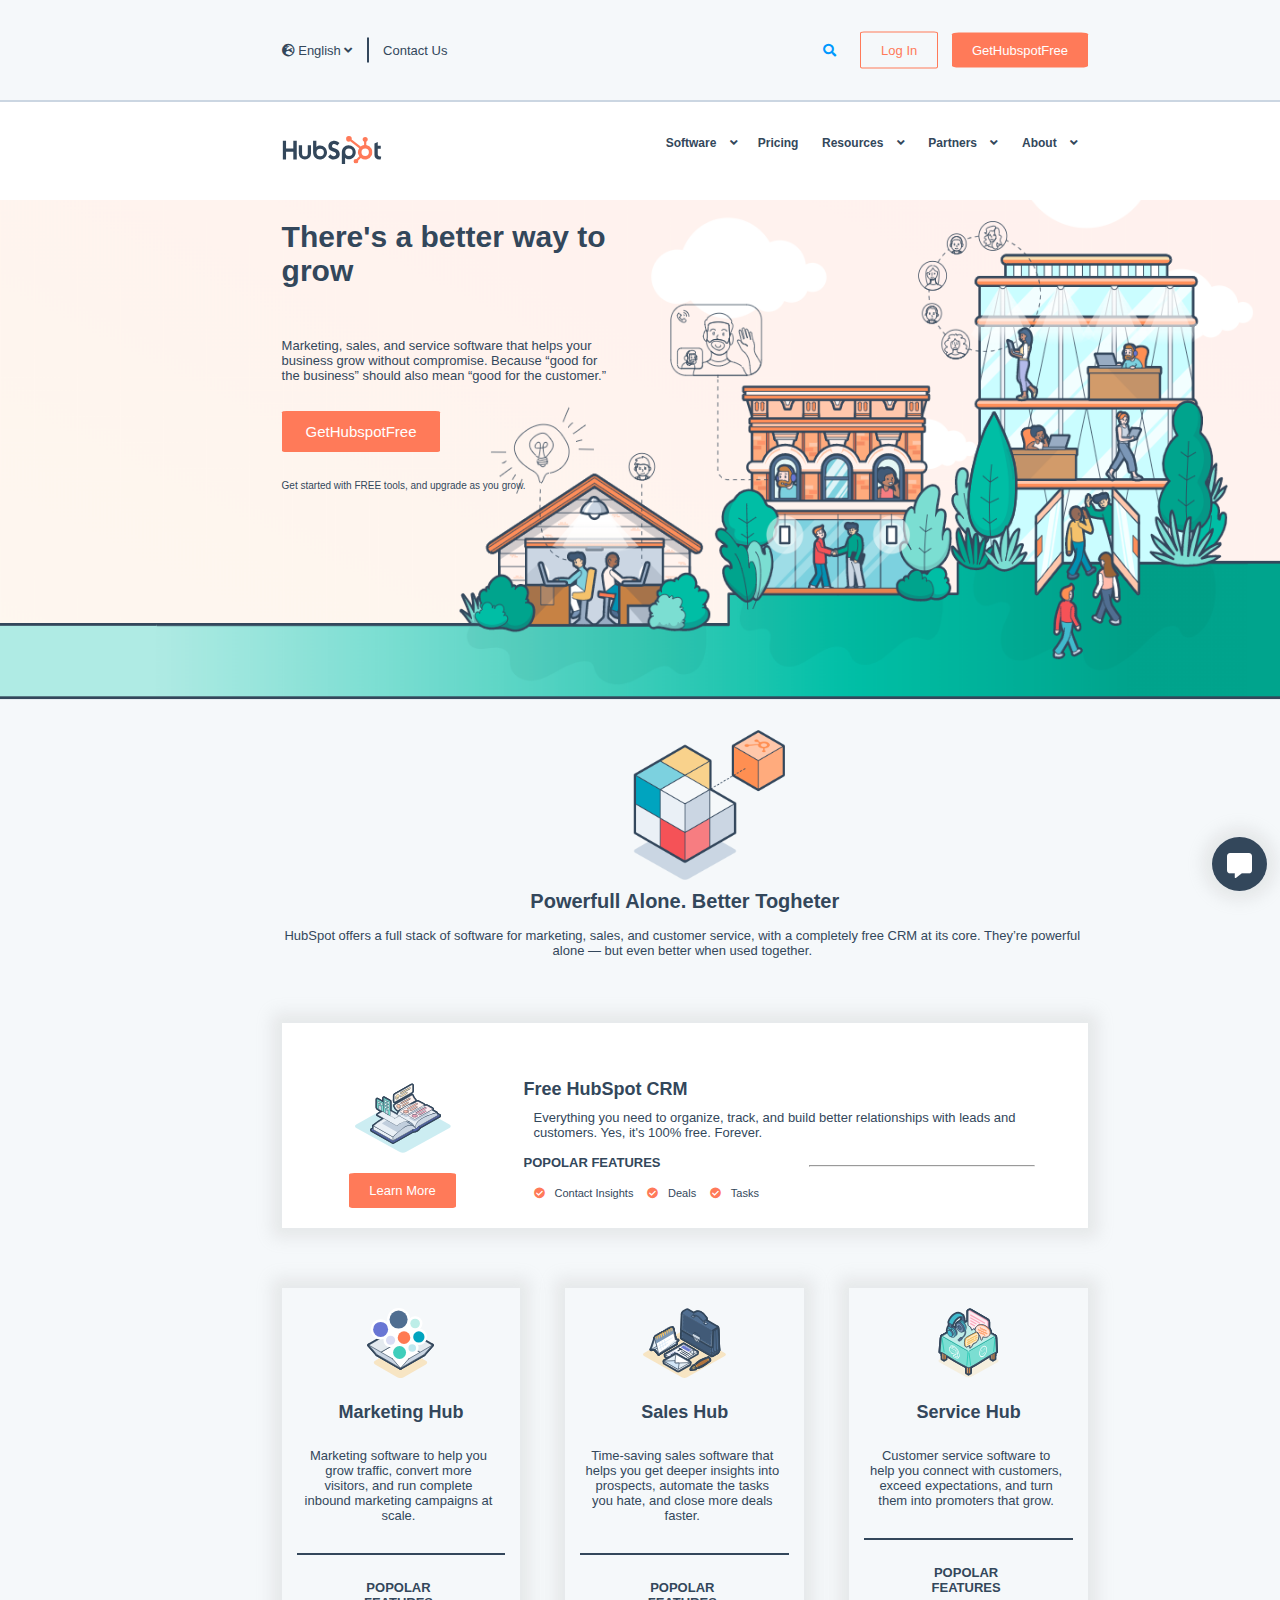
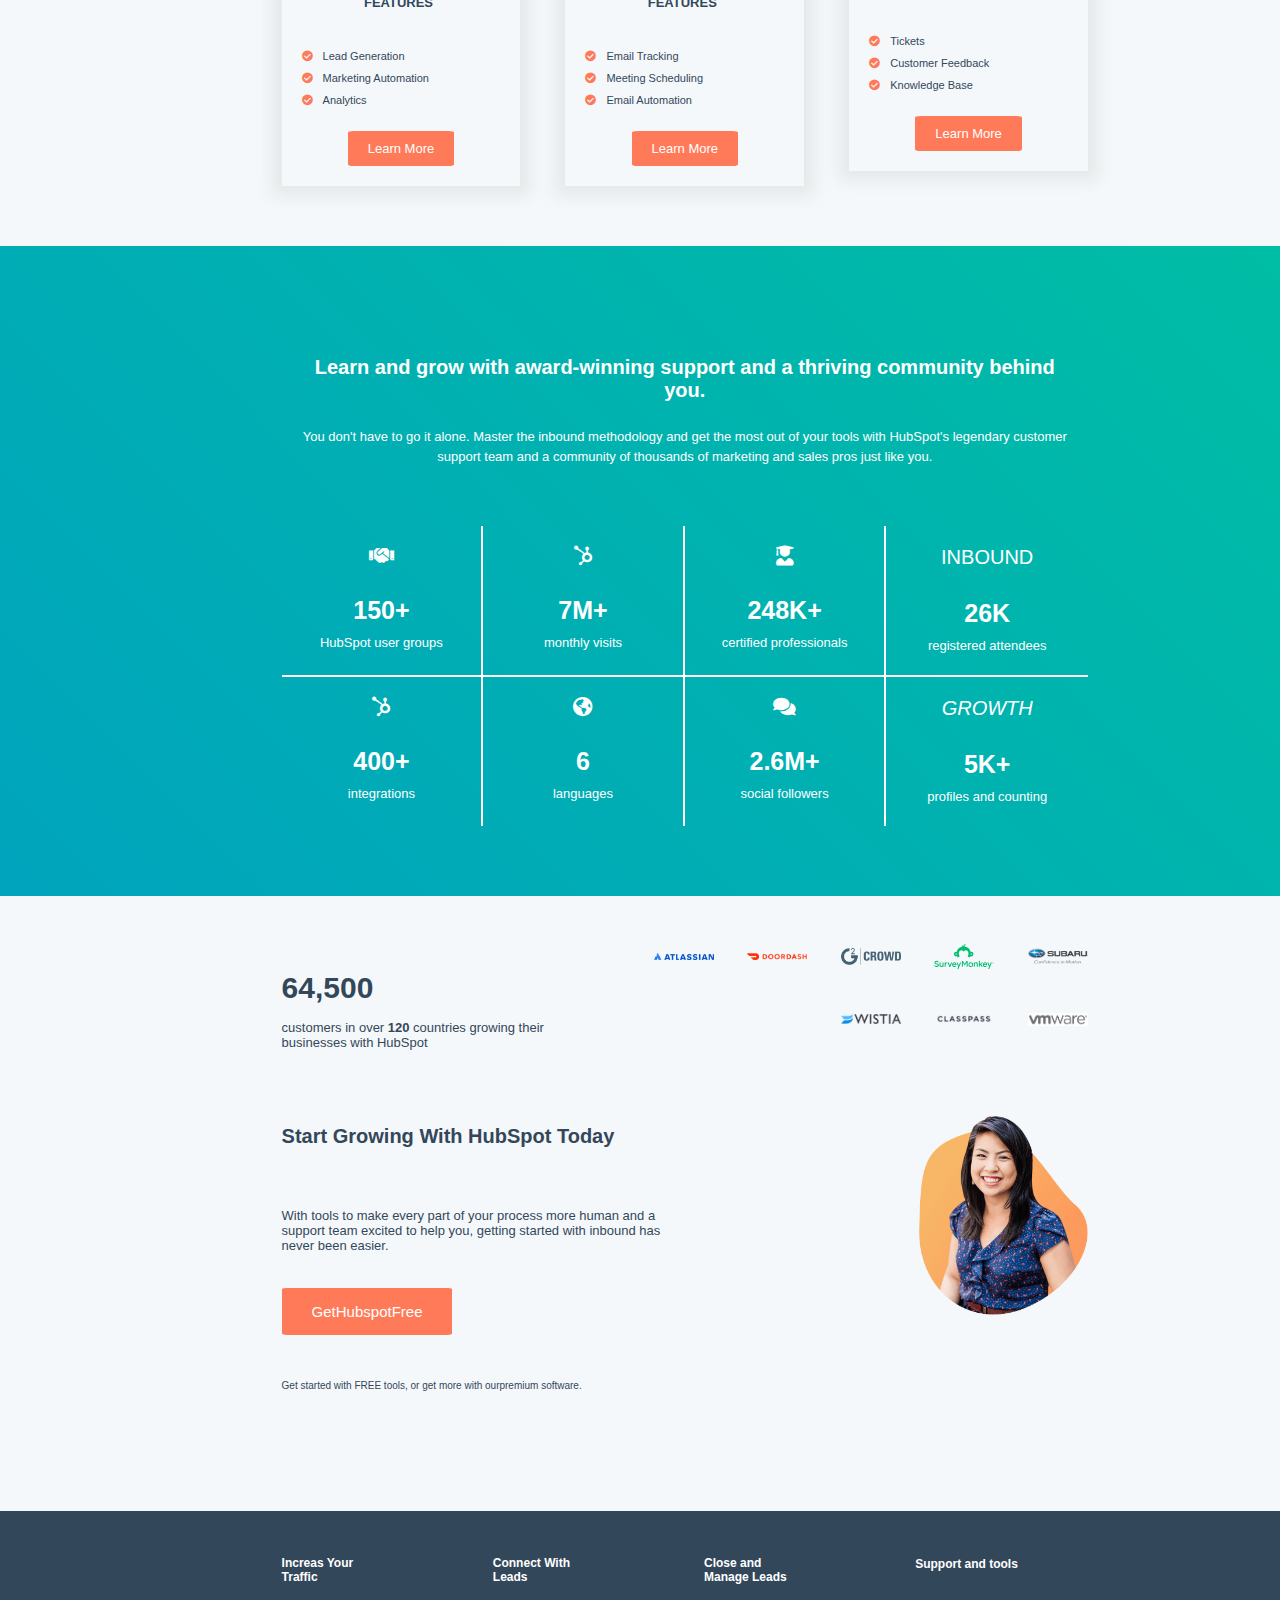
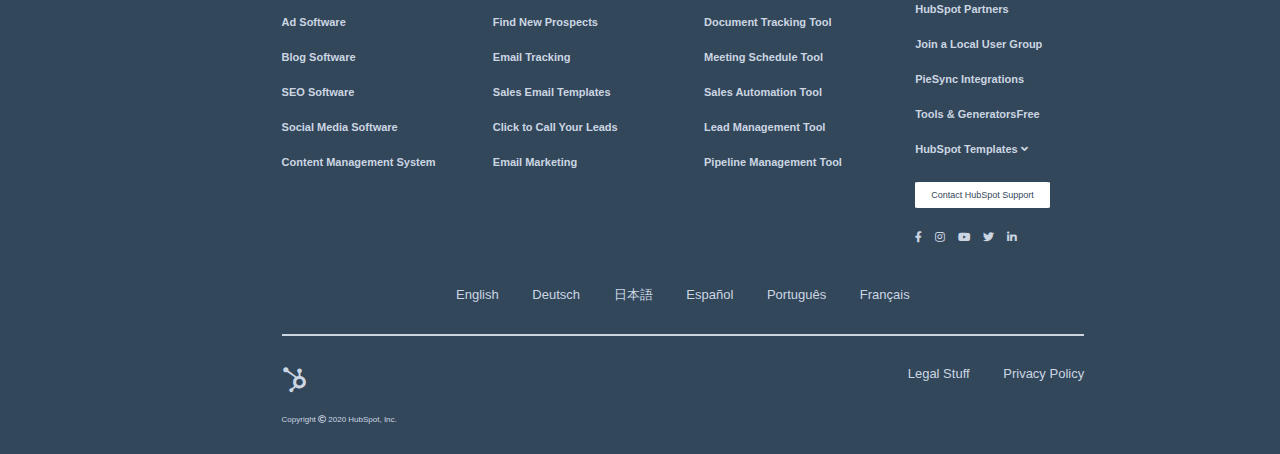
==== commit 7a717596: "resize bonus" ====
--- a/bonus/index.html
+++ b/bonus/index.html
@@ -93,7 +93,7 @@
                       <h6>Company</h6>
                       <nav>
                         <ul>
-                          <li>About Us</li>
+                          <li>About Us</li> <br>
                           <li>Contact Us</li>
                           <li>Management Team</li>
                           <li>Board of Directors</li>
@@ -113,7 +113,11 @@
                     </div>
                     <div class="a-h">
                       <h6>Investors</h6>
-                      Investor Relations
+                      <nav>
+                        <ul>
+                          <li>Investor Relations</li>
+                        </ul>
+                      </nav>
                     </div>
                   </div>
                 </li>
--- a/bonus/css/style.css
+++ b/bonus/css/style.css
@@ -214,7 +214,7 @@
   float: left;
   text-align:left;
   width: 50%;
-  font-size: 15px;
+  font-size: 13px;
   font-weight: 200;
   padding: 10px;
 }
@@ -224,7 +224,7 @@
 }
 
 h6 {
-  font-size: 13px;
+  font-size: 14px;
   font-weight: bold;
   padding: 0 0 10px 0;
 }
@@ -249,12 +249,17 @@
   float: left;
   text-align:left;
   width: calc(100%/3);
-  font-size: 15px;
+  font-size: 13px;
   font-weight: 200;
   padding: 10px;
 }
 
-.a-h:hover ul li {
+.a-h ul li {
+  margin-top: 15px;
+  padding: 5px;
+}
+
+.a-h ul li:hover {
   background-color: rgba(153, 235, 255, 0.3);
 }
 
@@ -657,10 +662,13 @@
 
 .f-nav {
   float: left;
-  width: calc(100%/4 - 20px);
-  padding-right: 12px;
+  width: calc(100%/4);
+  padding-right: 8px;
   padding-top: 15px;
-  margin-left: 15px;
+}
+
+.f-nav>.hub-p {
+  font-size: 12px;
 }
 
 .f-nav:first-child {
@@ -726,6 +734,7 @@
   margin-top: 5%;
   border-bottom: 2px solid #cbd6e2;
   padding-bottom: 30px;
+  margin-right: 5%;
 }
 
 .f-lenguage {
@@ -743,7 +752,7 @@
   float: left;
   color: #cbd6e2;
   padding-top: 30px;
-  width: 50%;
+  width: 20%;
   text-align: left;
   font-size: 25px;
 }
@@ -757,8 +766,9 @@
   float: right;
   color: #cbd6e2;
   padding-top: 30px;
-  width: 50%;
+  width: 80%;
   text-align: right;
+  padding-right: 5%;
 }
 
 .privacy>span {
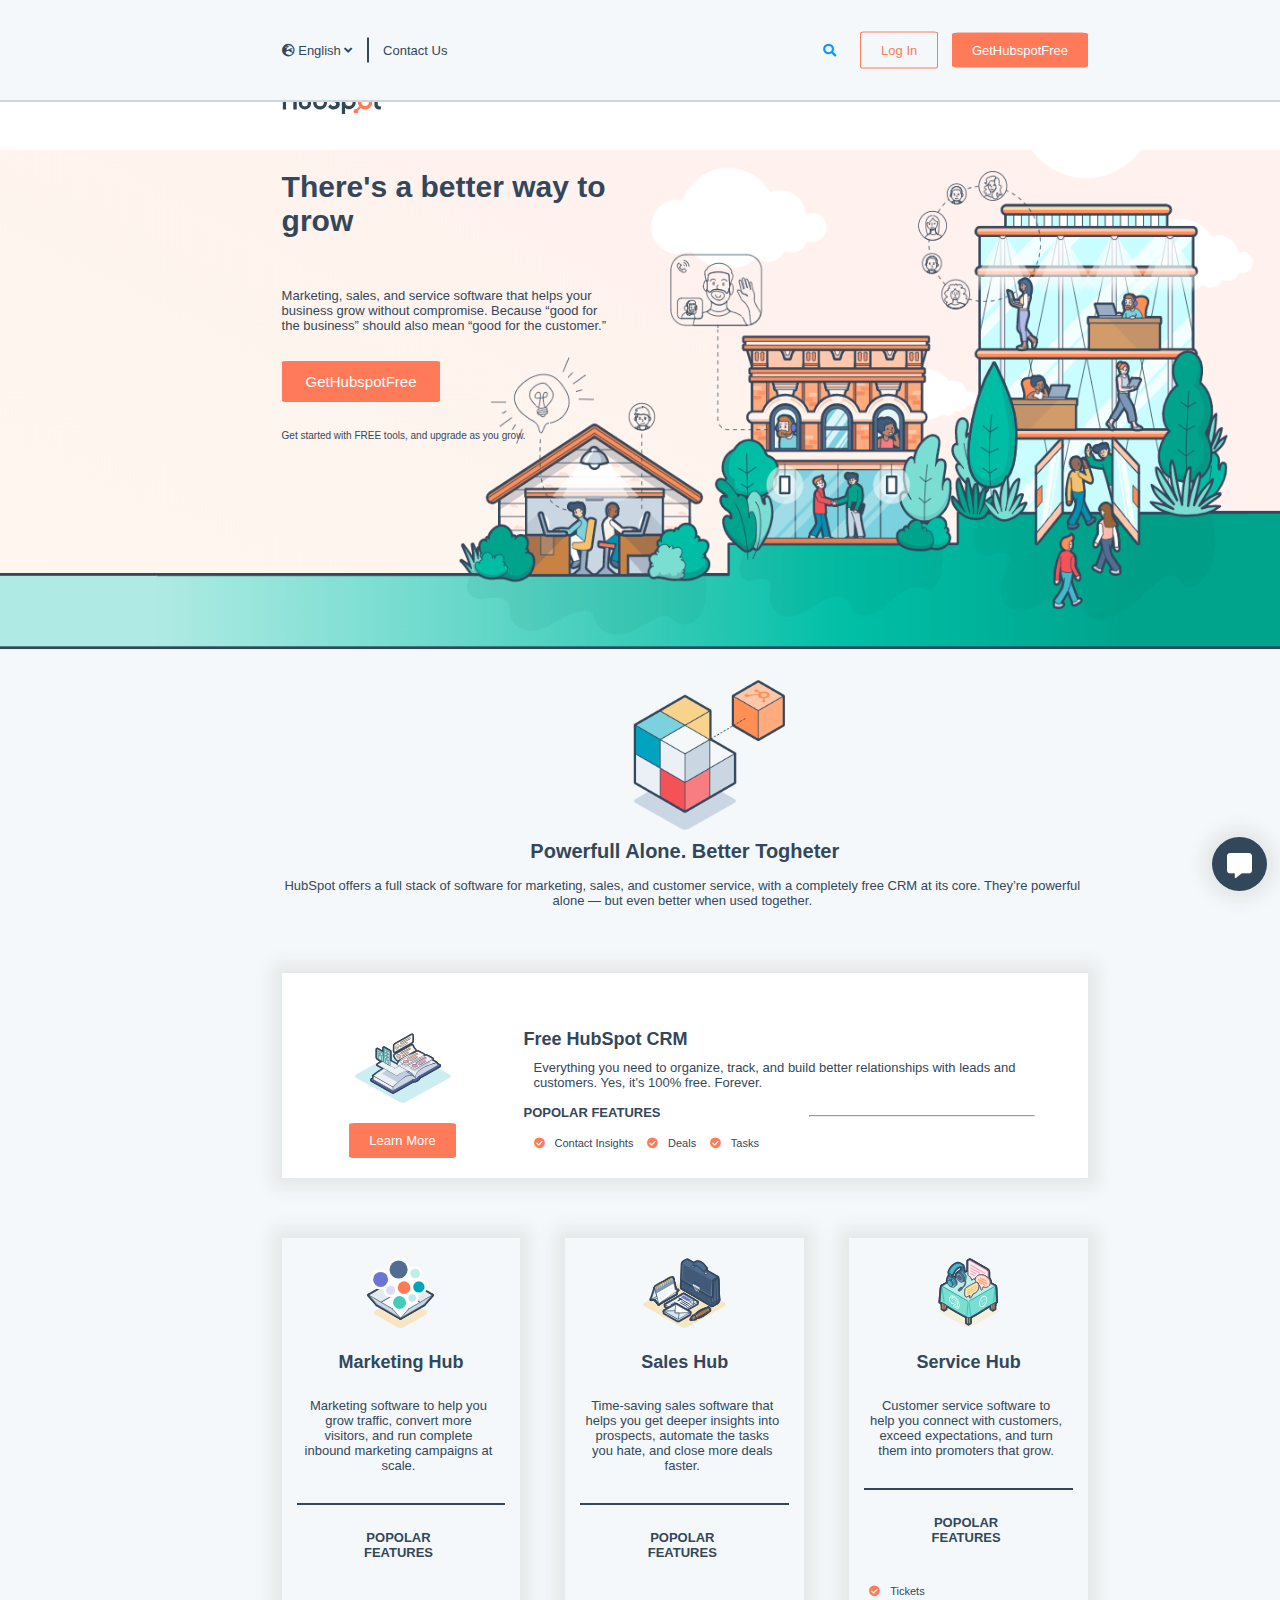
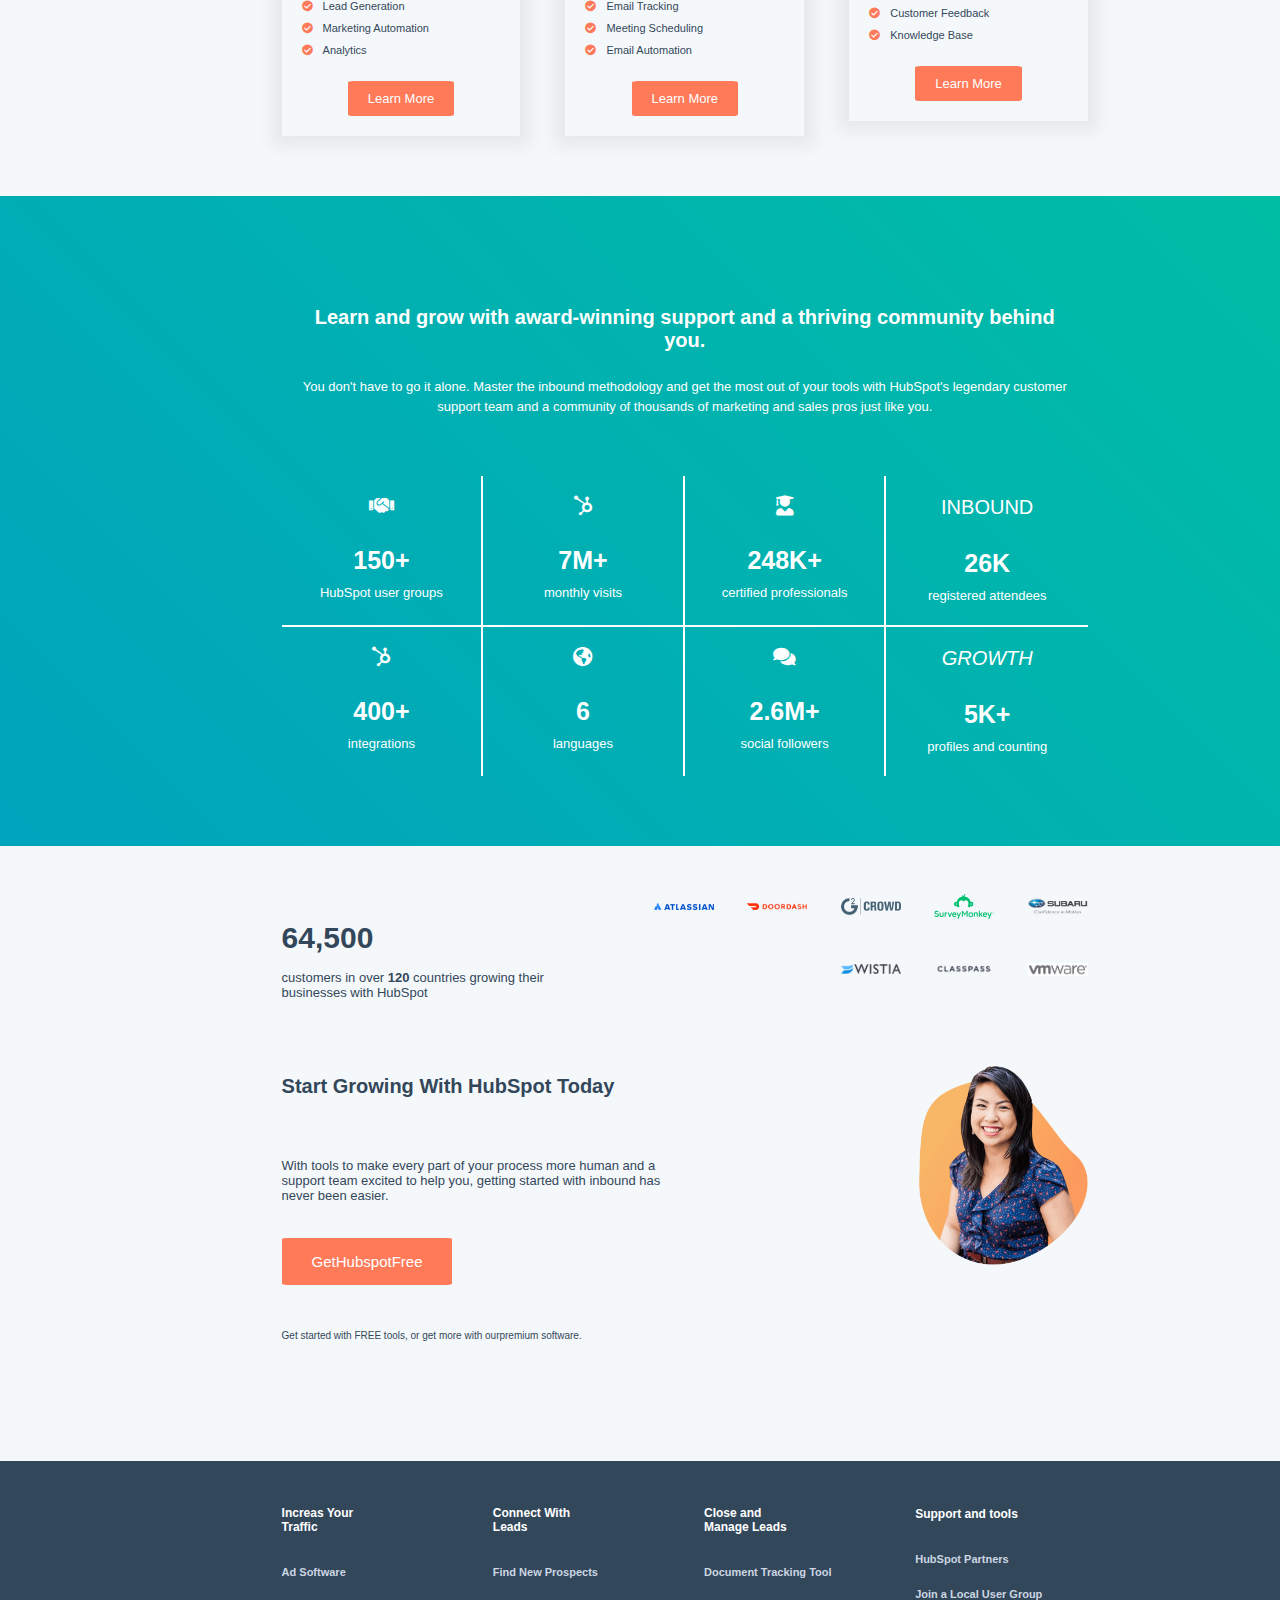
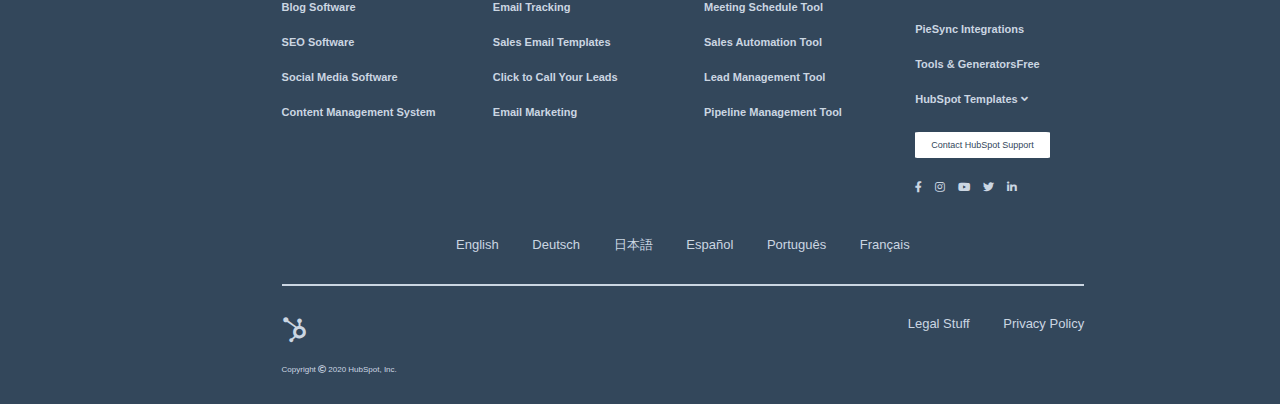
==== commit 9b7085f7: "!" ====
--- a/bonus/index.html
+++ b/bonus/index.html
@@ -3,9 +3,11 @@
 
 <head>
   <meta charset="utf-8">
+  <meta name="viewport" content="width=device-width, initial-scale=1.0">
   <title>Esercizio Hubspot Bonus</title>
+  <link rel="stylesheet" href="css/all.min.css">
   <link rel="stylesheet" href="css/style.css">
-  <link rel="stylesheet" href="css/all.min.css">
+  <link rel="stylesheet" href="css/m-query.css">
 </head>
 
 <body>
--- a/bonus/css/m-query.css
+++ b/bonus/css/m-query.css
@@ -0,0 +1,12 @@
+/* media query */
+
+@media screen and (min-width: 375px) {
+  .button, .log-b, .fa-search, .h-info, .h-nav, .h-navdx, {
+    display: none;
+  }
+
+  .h-container {
+    height: 50px;
+    width: 100%;
+  }
+}
